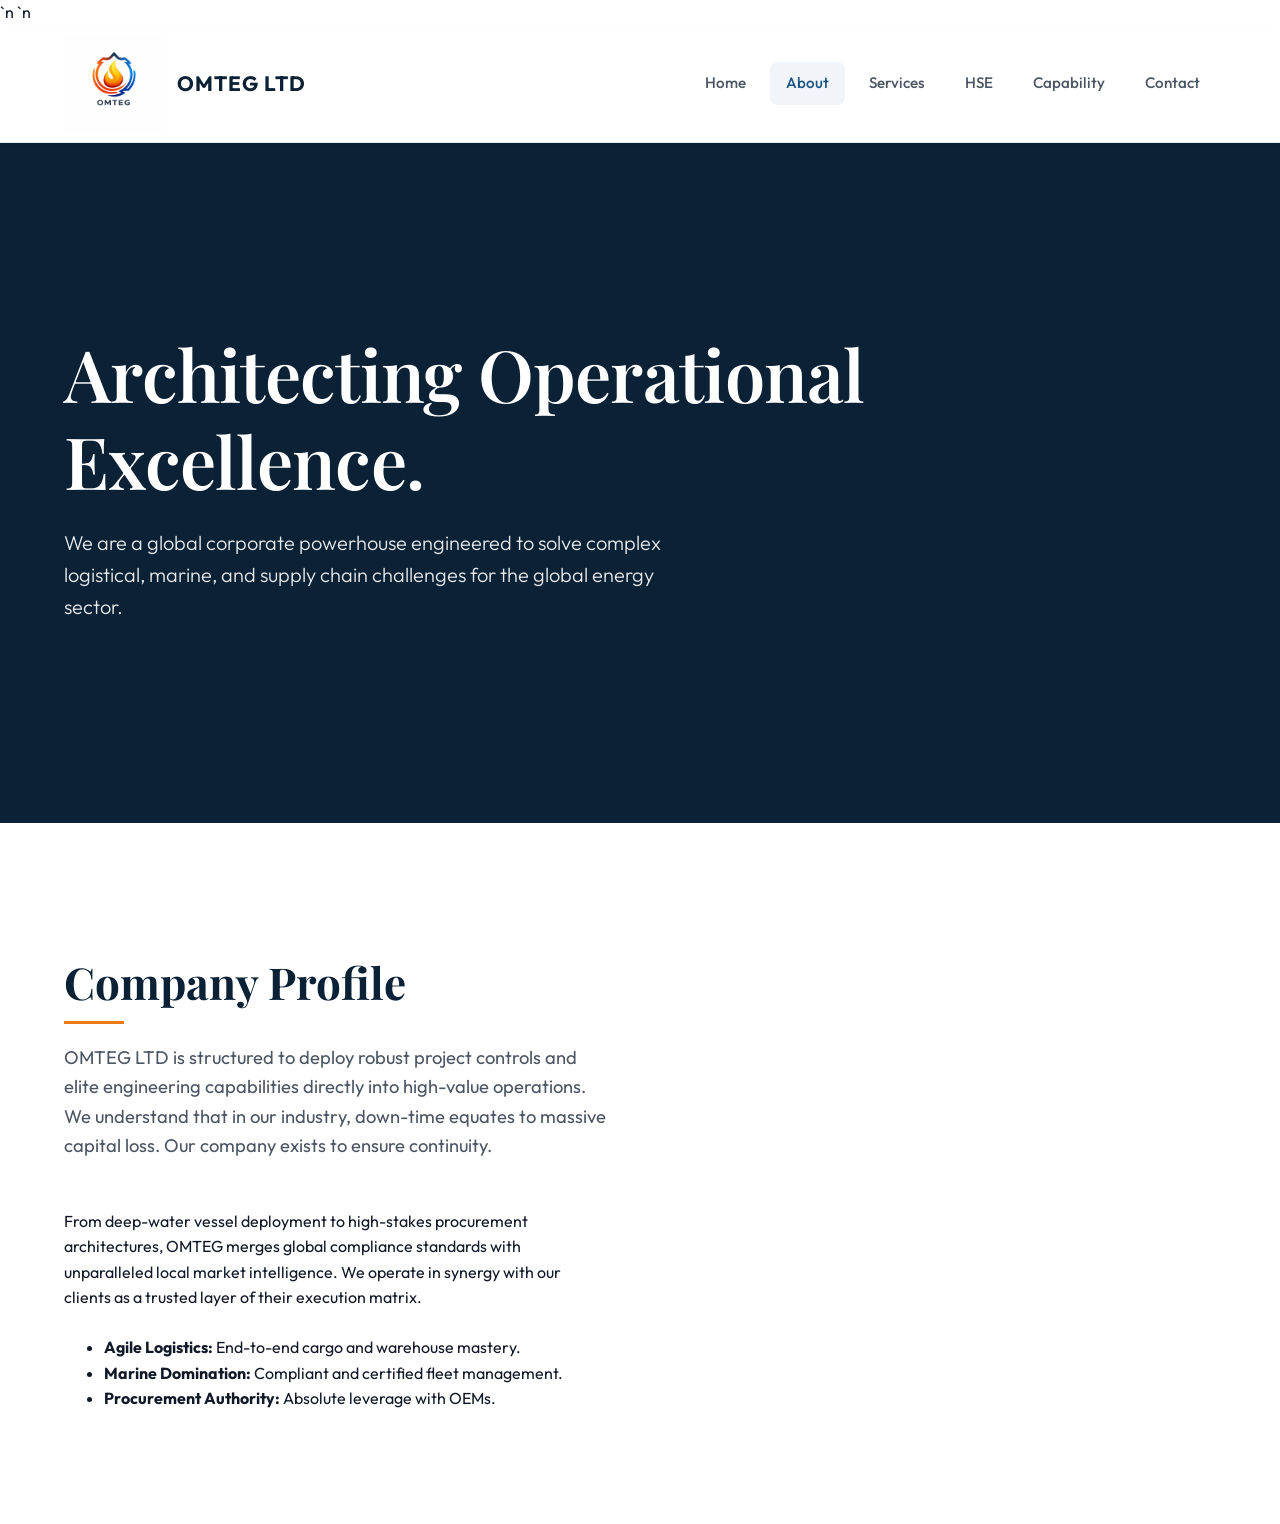
==== about/index.html @ ec0cc7e9 "fix: switch to high-performance pexels CDNs for visuals and add extensive corporate meat to copy" ====
<!doctype html>
<html lang="en">
<head>
  <meta charset="utf-8">
  <meta name="viewport" content="width=device-width, initial-scale=1">
  <title>About OMTEG LTD | Strategic Corporate Logistics & Engineering</title>
  <meta name="description" content="Discover OMTEG LTD, A premier corporate partner for high-stakes execution in marine support, procurement, logistics, and technical engineering.">
  <link rel="canonical" href="https://www.omteg.com/about/">
  <link rel="icon" type="image/png" sizes="32x32" href="/logo/Copilot_20260514_194951.png">`n  <link rel="icon" type="image/png" sizes="192x192" href="/logo/Copilot_20260514_194951.png">`n  <link rel="apple-touch-icon" sizes="180x180" href="/logo/Copilot_20260514_194951.png">
  <link rel="stylesheet" href="/assets/css/style.css">
</head>
<body>
  <header class="site-header">
    <div class="container nav-wrap">
      <a class="brand" href="/">
        <img src="/logo/Copilot_20260514_194951.png" alt="OMTEG logo">
        <span>OMTEG LTD</span>
      </a>
      <button class="nav-toggle" aria-label="Toggle menu">Menu ?</button>
      <nav class="nav-menu">
        <a href="/">Home</a>
        <a href="/about/" class="active">About</a>
        <a href="/services/">Services</a>
        <a href="/hse/">HSE</a>
        <a href="/capability-statement/">Capability</a>
        <a href="/contact/">Contact</a>
      </nav>
    </div>
  </header>

  <section class="hero" style="--hero-image: url('https://images.pexels.com/photos/3356612/pexels-photo-3356612.jpeg?auto=compress&cs=tinysrgb&w=1600');">
    <div class="container">
      <h1>Architecting Operational Excellence.</h1>
      <p>We are a global corporate powerhouse engineered to solve complex logistical, marine, and supply chain challenges for the global energy sector.</p>
    </div>
  </section>

  <section class="section">
    <div class="container split">
      <div>
        <h2>Company Profile</h2>
        <p class="lead">OMTEG LTD is structured to deploy robust project controls and elite engineering capabilities directly into high-value operations. We understand that in our industry, down-time equates to massive capital loss. Our company exists to ensure continuity.</p>
        <p>From deep-water vessel deployment to high-stakes procurement architectures, OMTEG merges global compliance standards with unparalleled local market intelligence. We operate in synergy with our clients as a trusted layer of their execution matrix.</p>
        <ul class="list" style="margin-top: 1.5rem">
          <li><strong>Agile Logistics:</strong> End-to-end cargo and warehouse mastery.</li>
          <li><strong>Marine Domination:</strong> Compliant and certified fleet management.</li>
          <li><strong>Procurement Authority:</strong> Absolute leverage with OEMs.</li>
        </ul>
      </div>
      <img src="https://images.pexels.com/photos/3356612/pexels-photo-3356612.jpeg?auto=compress&cs=tinysrgb&w=1600
---- assets/css/style.css ----
@import url("https://fonts.googleapis.com/css2?family=Outfit:wght@300;400;500;600;700&family=Playfair+Display:ital,wght@0,500;0,600;0,700;1,600&display=swap");

:root {
  --brand-deep: #0B2135;
  --brand-navy: #103453;
  --brand-blue: #1A5485;
  --brand-orange: #EC7A18;
  --brand-orange-hover: #F28E35;
  --surface: #F9FAFB;
  --surface-alt: #F1F4F8;
  --panel: #FFFFFF;
  --ink: #111827;
  --ink-soft: #4B5563;
  --ink-lighter: #9CA3AF;
  --line: #E5E7EB;
  --radius-sm: 8px;
  --radius-md: 12px;
  --radius-lg: 20px;
  --shadow-sm: 0 4px 6px -1px rgba(0, 0, 0, 0.05), 0 2px 4px -1px rgba(0, 0, 0, 0.03);
  --shadow-md: 0 10px 15px -3px rgba(0, 0, 0, 0.05), 0 4px 6px -2px rgba(0, 0, 0, 0.025);
  --shadow-hover: 0 20px 25px -5px rgba(0, 0, 0, 0.08), 0 10px 10px -5px rgba(0, 0, 0, 0.03);
}

* { box-sizing: border-box; }
html { scroll-behavior: smooth; }

body {
  margin: 0;
  font-family: "Outfit", sans-serif;
  color: var(--ink);
  background: var(--panel);
  line-height: 1.6;
  -webkit-font-smoothing: antialiased;
}

img { max-width: 100%; height: auto; display: block; }
a { color: inherit; text-decoration: none; transition: all 0.25s ease; }

.container {
  width: min(1200px, 90vw);
  margin: 0 auto;
}

h1, h2, h3, h4, h5 {
  font-family: "Playfair Display", serif;
  color: var(--brand-deep);
  line-height: 1.2;
}

.site-header {
  position: sticky;
  top: 0;
  z-index: 999;
  background: rgba(255, 255, 255, 0.95);
  backdrop-filter: blur(16px);
  border-bottom: 1px solid var(--line);
  padding: 0.5rem 0;
  box-shadow: 0 2px 10px rgba(0,0,0,0.02);
}

.nav-wrap {
  display: flex;
  align-items: center;
  justify-content: space-between;
  min-height: 70px;
}

.brand {
  display: flex;
  align-items: center;
  gap: 0.8rem;
  font-weight: 700;
  letter-spacing: 0.05em;
  font-family: "Outfit", sans-serif;
  text-transform: uppercase;
  font-size: 1.3rem;
  color: var(--brand-deep);
}

.brand img {
  width: 100px;
  height: 100px;
  object-fit: contain;
}

.nav-toggle {
  display: none;
  font-family: "Outfit", sans-serif;
  font-weight: 600;
  background: var(--surface-alt);
  border: none;
  padding: 0.6rem 1rem;
  border-radius: var(--radius-sm);
  color: var(--brand-deep);
}

.nav-menu { display: flex; gap: 0.5rem; align-items: center; }

.nav-menu a {
  padding: 0.6rem 1rem;
  border-radius: var(--radius-sm);
  font-size: 0.95rem;
  font-weight: 500;
  color: var(--ink-soft);
}

.nav-menu a:hover,
.nav-menu a.active {
  color: var(--brand-blue);
  background: var(--surface-alt);
}

.hero {
  position: relative;
  padding: 8rem 0 10rem;
  background-color: var(--brand-deep);
  color: white;
  overflow: hidden;
}

.hero::before {
  content: "";
  position: absolute;
  top: 0; left: 0; right: 0; bottom: 0;
  background-image: var(--hero-image, url("https://images.pexels.com/photos/3356612/pexels-photo-3356612.jpeg?auto=compress&cs=tinysrgb&w=1600"));
  background-size: cover;
  background-position: center 30%;
  opacity: 0.35;
  mix-blend-mode: multiply;
}

.hero::after {
  content: "";
  position: absolute;
  inset: 0;
  background: linear-gradient(to right, rgba(11,33,53,0.95) 0%, rgba(11,33,53,0.7) 60%, rgba(11,33,53,0) 100%);
}

.hero .container { position: relative; z-index: 2; }

.hero h1 {
  font-size: clamp(2.5rem, 6vw, 4.5rem);
  font-weight: 600;
  color: white;
  max-width: 850px;
  margin-bottom: 1.5rem;
  letter-spacing: -0.01em;
}

.hero p {
  font-size: clamp(1.1rem, 2vw, 1.25rem);
  max-width: 650px;
  opacity: 0.9;
  font-weight: 300;
  margin-bottom: 2.5rem;
}

.actions { display: flex; gap: 1rem; flex-wrap: wrap; }

.btn {
  display: inline-flex;
  align-items: center;
  justify-content: center;
  padding: 0.8rem 1.8rem;
  border-radius: var(--radius-sm);
  font-weight: 600;
  font-size: 1rem;
  transition: all 0.3s cubic-bezier(0.4, 0, 0.2, 1);
  font-family: inherit;
  cursor: pointer;
  border: 1px solid transparent;
}

.btn-primary {
  background: var(--brand-orange);
  color: white;
}

.btn-primary:hover {
  background: var(--brand-orange-hover);
  transform: translateY(-2px);
  box-shadow: 0 4px 12px rgba(236, 122, 24, 0.3);
}

.btn-secondary {
  background: rgba(255,255,255,0.1);
  color: white;
  border-color: rgba(255,255,255,0.3);
  backdrop-filter: blur(5px);
}

.btn-secondary:hover {
  background: rgba(255,255,255,0.2);
  transform: translateY(-2px);
}

.section { padding: 6rem 0; }
.section.alt { background: var(--surface); }

.section h2 {
  font-size: clamp(2rem, 4vw, 2.75rem);
  margin-bottom: 1rem;
  position: relative;
  padding-bottom: 1rem;
}

.section h2::after {
  content: "";
  position: absolute;
  left: 0; bottom: 0;
  width: 60px; height: 3px;
  background: var(--brand-orange);
}

.section.centered h2::after {
  left: 50%; transform: translateX(-50%);
}
.section.centered { text-align: center; }
.section.centered .lead { margin-left: auto; margin-right: auto; }

.lead {
  font-size: 1.15rem;
  color: var(--ink-soft);
  max-width: 700px;
  margin-bottom: 3rem;
}

.grid { display: grid; gap: 2rem; }
.grid-2 { grid-template-columns: repeat(2, 1fr); }
.grid-3 { grid-template-columns: repeat(3, 1fr); }

.card {
  background: var(--panel);
  border: 1px solid var(--line);
  padding: 2.5rem 2rem;
  border-radius: var(--radius-md);
  box-shadow: var(--shadow-sm);
  transition: all 0.3s cubic-bezier(0.4, 0, 0.2, 1);
  display: flex;
  flex-direction: column;
}

.card:hover {
  transform: translateY(-5px);
  box-shadow: var(--shadow-hover);
  border-color: rgba(26, 84, 133, 0.2);
}

.icon-badge {
  width: 56px; height: 56px;
  background: var(--surface-alt);
  border-radius: var(--radius-sm);
  display: flex; align-items: center; justify-content: center;
  margin-bottom: 1.5rem;
  color: var(--brand-blue);
  font-weight: 700;
  font-size: 1.2rem;
  transition: background 0.3s ease;
}

.card:hover .icon-badge {
  background: var(--brand-blue);
  color: white;
}

.card h3 {
  font-size: 1.4rem;
  margin-bottom: 0.75rem;
}

.card p {
  color: var(--ink-soft);
  margin: 0;
  font-size: 0.95rem;
}

.split {
  display: grid;
  grid-template-columns: 1fr 1fr;
  gap: 4rem;
  align-items: center;
}

.split img {
  border-radius: var(--radius-lg);
  box-shadow: var(--shadow-md);
  width: 100%;
  aspect-ratio: 4/3;
  object-fit: cover;
}

.cert-list {
  display: flex; flex-wrap: wrap; gap: 0.8rem; margin-top: 2rem;
}

.chip {
  background: var(--surface);
  border: 1px solid var(--line);
  padding: 0.5rem 1rem;
  border-radius: 999px;
  font-size: 0.85rem;
  font-weight: 500;
  color: var(--brand-deep);
  display: inline-flex;
  align-items: center;
  gap: 0.5rem;
}

.chip::before {
  content: "";
  display: block;
  width: 6px; height: 6px;
  background: var(--brand-orange);
  border-radius: 50%;
}

.banner {
  background: linear-gradient(135deg, var(--brand-deep) 0%, var(--brand-blue) 100%);
  color: white;
  padding: 4rem;
  border-radius: var(--radius-lg);
  text-align: center;
  position: relative;
  overflow: hidden;
}

.banner::before {
  content: "";
  position: absolute;
  top: 0; left: 0; right: 0; bottom: 0;
  background: radial-gradient(circle at top right, rgba(236,122,24,0.2) 0%, transparent 60%);
}

.banner h2 {
  color: white;
  margin-bottom: 1rem;
}
.banner h2::after { display: none; }
.banner p { max-width: 600px; margin: 0 auto 2rem; opacity: 0.9; font-size: 1.1rem; }

.site-footer {
  background: var(--brand-deep);
  color: rgba(255,255,255,0.7);
  padding: 5rem 0 2rem;
}

.footer-grid {
  display: grid;
  grid-template-columns: 2fr 1fr 1fr;
  gap: 3rem;
  margin-bottom: 4rem;
}

.footer-grid h4 {
  color: white;
  font-size: 1.2rem;
  margin-bottom: 1.5rem;
  font-family: "Outfit", sans-serif;
}

.footer-links { list-style: none; padding: 0; margin: 0; }
.footer-links li { margin-bottom: 0.75rem; }
.footer-links a:hover { color: white; padding-left: 5px; }

.reveal {
  opacity: 0; transform: translateY(30px);
  transition: all 0.8s cubic-bezier(0.16, 1, 0.3, 1);
}
.reveal.is-visible { opacity: 1; transform: translateY(0); }

@media (max-width: 900px) {
  .grid-3 { grid-template-columns: repeat(2, 1fr); }
  .split { grid-template-columns: 1fr; gap: 2rem; }
  .footer-grid { grid-template-columns: 1fr; gap: 2rem;}
  .nav-menu { display: none; }
  .nav-toggle { display: block; }
  .hero { padding: 6rem 0; }
  .banner { padding: 3rem 1.5rem; }
}
@media (max-width: 600px) {
  .grid-2, .grid-3 { grid-template-columns: 1fr; }
}
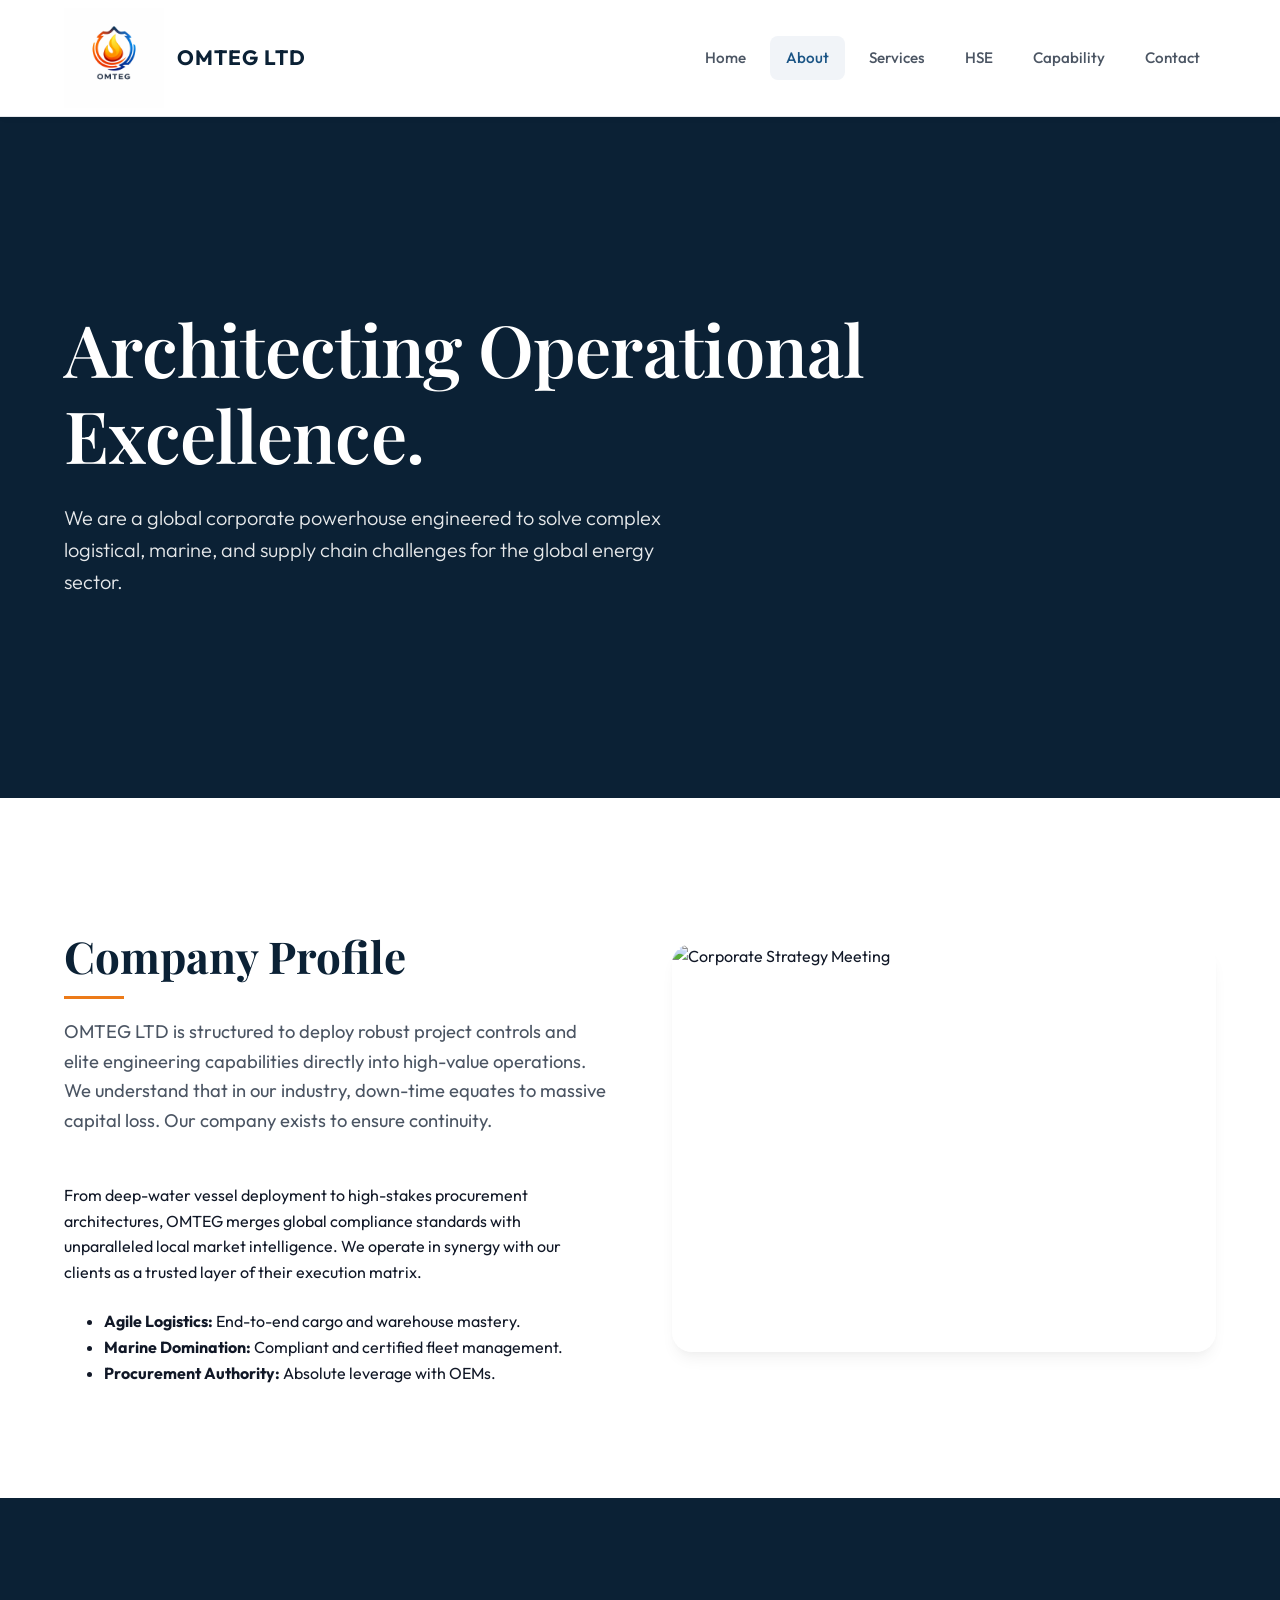
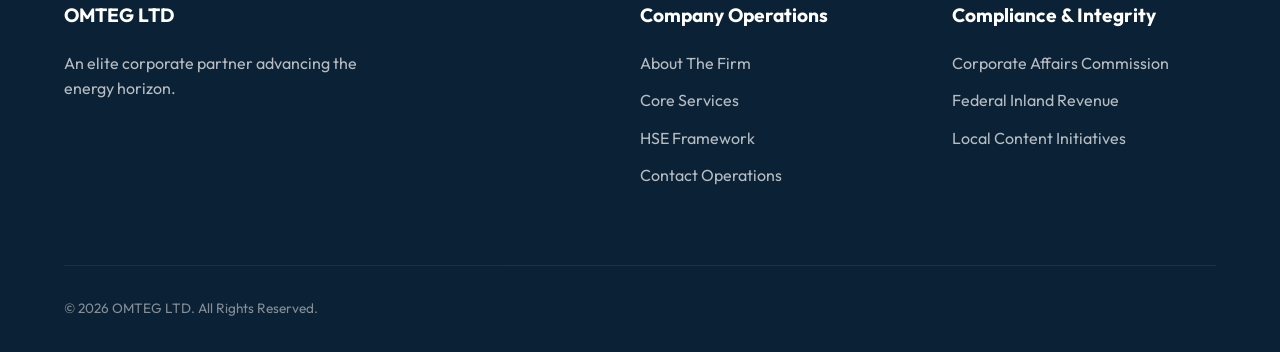
==== commit c3133db8: "content: perform full restoration of services pages and assign unique, context-accurate Pexels image" ====
--- a/about/index.html
+++ b/about/index.html
@@ -6,14 +6,16 @@
   <title>About OMTEG LTD | Strategic Corporate Logistics & Engineering</title>
   <meta name="description" content="Discover OMTEG LTD, A premier corporate partner for high-stakes execution in marine support, procurement, logistics, and technical engineering.">
   <link rel="canonical" href="https://www.omteg.com/about/">
-  <link rel="icon" type="image/png" sizes="32x32" href="/logo/Copilot_20260514_194951.png">`n  <link rel="icon" type="image/png" sizes="192x192" href="/logo/Copilot_20260514_194951.png">`n  <link rel="apple-touch-icon" sizes="180x180" href="/logo/Copilot_20260514_194951.png">
+  <link rel="icon" type="image/png" sizes="32x32" href="/logo/favicon.png">
+  <link rel="icon" type="image/png" sizes="192x192" href="/logo/favicon.png">
+  <link rel="apple-touch-icon" sizes="180x180" href="/logo/favicon.png">
   <link rel="stylesheet" href="/assets/css/style.css">
 </head>
 <body>
   <header class="site-header">
     <div class="container nav-wrap">
       <a class="brand" href="/">
-        <img src="/logo/Copilot_20260514_194951.png" alt="OMTEG logo">
+        <img src="/logo/favicon.png" alt="OMTEG logo">
         <span>OMTEG LTD</span>
       </a>
       <button class="nav-toggle" aria-label="Toggle menu">Menu ?</button>
@@ -28,7 +30,7 @@
     </div>
   </header>
 
-  <section class="hero" style="--hero-image: url('https://images.pexels.com/photos/3356612/pexels-photo-3356612.jpeg?auto=compress&cs=tinysrgb&w=1600');">
+  <section class="hero" style="--hero-image: url('https://images.pexels.com/photos/2519812/pexels-photo-2519812.jpeg?auto=compress&cs=tinysrgb&w=1600');">
     <div class="container">
       <h1>Architecting Operational Excellence.</h1>
       <p>We are a global corporate powerhouse engineered to solve complex logistical, marine, and supply chain challenges for the global energy sector.</p>
@@ -47,4 +49,39 @@
           <li><strong>Procurement Authority:</strong> Absolute leverage with OEMs.</li>
         </ul>
       </div>
-      <img src="https://images.pexels.com/photos/3356612/pexels-photo-3356612.jpeg?auto=compress&cs=tinysrgb&w=1600+      <img src="https://images.pexels.com/photos/3182812/pexels-photo-3182812.jpeg?auto=compress&cs=tinysrgb&w=800" alt="Corporate Strategy Meeting">
+    </div>
+  </section>
+
+  <footer class="site-footer">
+    <div class="container footer-grid">
+      <div>
+        <h4>OMTEG LTD</h4>
+        <p style="max-width: 300px">An elite corporate partner advancing the energy horizon.</p>
+      </div>
+      <div>
+        <h4>Company Operations</h4>
+        <ul class="footer-links">
+          <li><a href="/about/">About The Firm</a></li>
+          <li><a href="/services/">Core Services</a></li>
+          <li><a href="/hse/">HSE Framework</a></li>
+          <li><a href="/contact/">Contact Operations</a></li>
+        </ul>
+      </div>
+      <div>
+        <h4>Compliance & Integrity</h4>
+        <ul class="footer-links">
+          <li>Corporate Affairs Commission</li>
+          <li>Federal Inland Revenue</li>
+          <li>Local Content Initiatives</li>
+        </ul>
+      </div>
+    </div>
+    <div class="container" style="border-top: 1px solid rgba(255,255,255,0.1); margin-top: 2rem; padding-top: 2rem; font-size: 0.85rem; opacity: 0.7;">
+      &copy; 2026 OMTEG LTD. All Rights Reserved.
+    </div>
+  </footer>
+
+  <script src="/assets/js/main.js"></script>
+</body>
+</html>
--- a/assets/css/style.css
+++ b/assets/css/style.css
@@ -78,8 +78,9 @@
 }
 
 .brand img {
-  width: 100px;
+  width: auto;
   height: 100px;
+  max-width: 300px;
   object-fit: contain;
 }
 
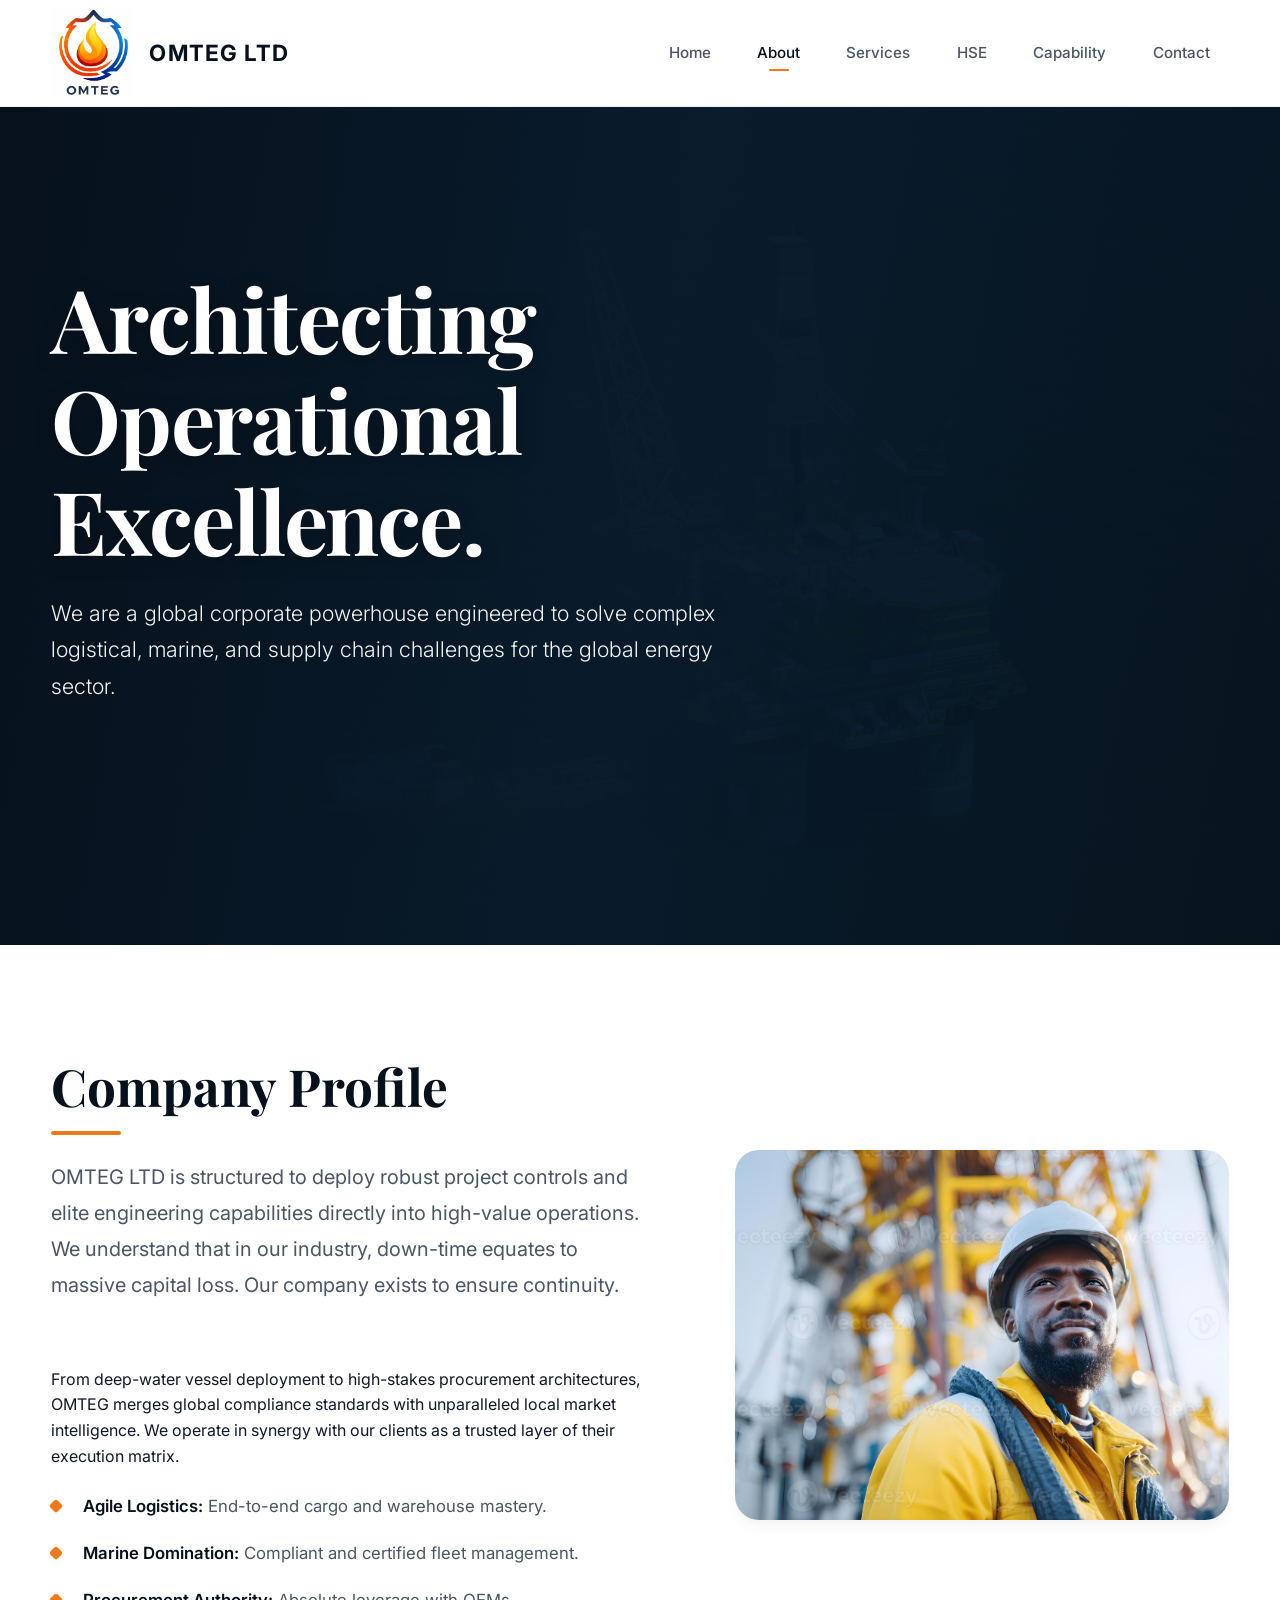
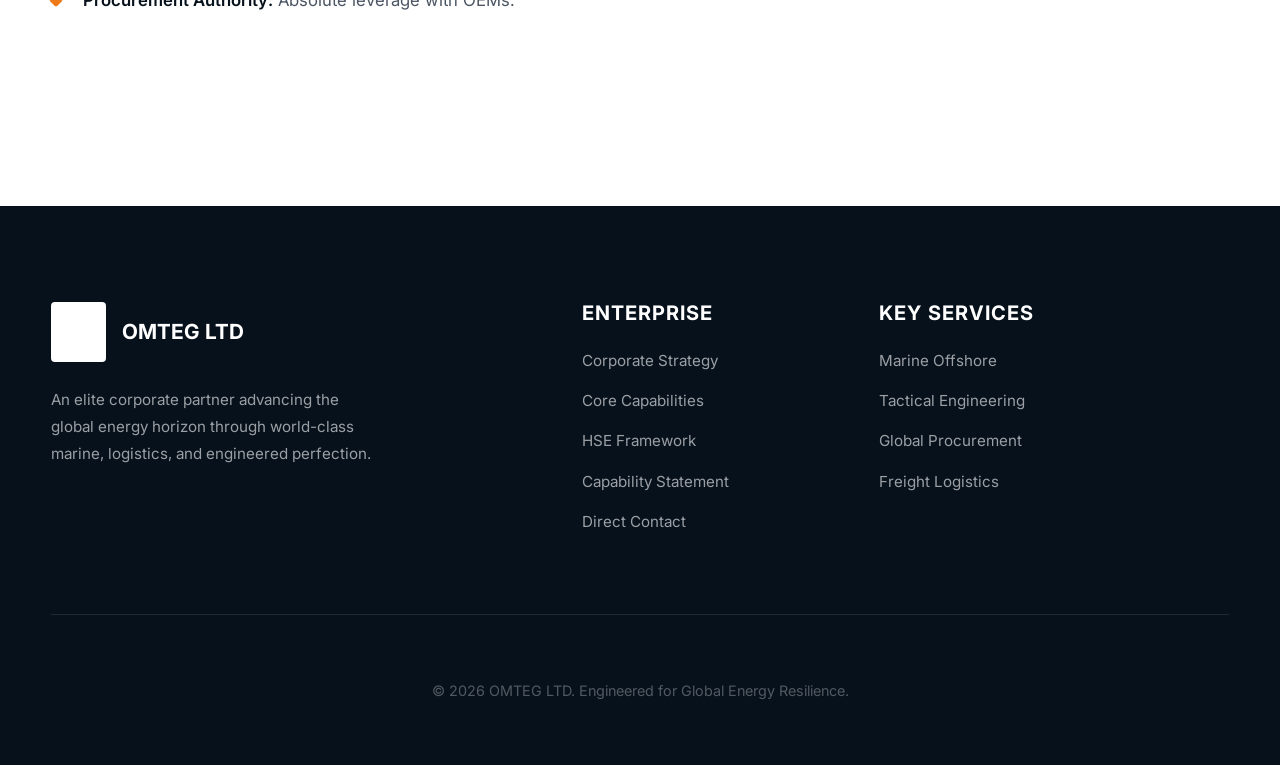
==== commit db01d7c9: "Update logo to omteg_logo.png and refine offshore imagery" ====
--- a/about/index.html
+++ b/about/index.html
@@ -6,16 +6,16 @@
   <title>About OMTEG LTD | Strategic Corporate Logistics & Engineering</title>
   <meta name="description" content="Discover OMTEG LTD, A premier corporate partner for high-stakes execution in marine support, procurement, logistics, and technical engineering.">
   <link rel="canonical" href="https://www.omteg.com/about/">
-  <link rel="icon" type="image/png" sizes="32x32" href="/logo/favicon.png">
-  <link rel="icon" type="image/png" sizes="192x192" href="/logo/favicon.png">
-  <link rel="apple-touch-icon" sizes="180x180" href="/logo/favicon.png">
+  <link rel="icon" type="image/png" sizes="32x32" href="/logo/omteg_logo.png">
+  <link rel="icon" type="image/png" sizes="192x192" href="/logo/omteg_logo.png">
+  <link rel="apple-touch-icon" sizes="180x180" href="/logo/omteg_logo.png">
   <link rel="stylesheet" href="/assets/css/style.css">
 </head>
 <body>
   <header class="site-header">
     <div class="container nav-wrap">
       <a class="brand" href="/">
-        <img src="/logo/favicon.png" alt="OMTEG logo">
+        <img src="/logo/omteg_logo.png" alt="OMTEG logo">
         <span>OMTEG LTD</span>
       </a>
       <button class="nav-toggle" aria-label="Toggle menu">Menu ?</button>
@@ -30,7 +30,7 @@
     </div>
   </header>
 
-  <section class="hero" style="--hero-image: url('https://images.pexels.com/photos/2519812/pexels-photo-2519812.jpeg?auto=compress&cs=tinysrgb&w=1600');">
+  <section class="hero" style="--hero-image: url('/assets/img/offshore-ops.jpg');">
     <div class="container">
       <h1>Architecting Operational Excellence.</h1>
       <p>We are a global corporate powerhouse engineered to solve complex logistical, marine, and supply chain challenges for the global energy sector.</p>
@@ -49,39 +49,49 @@
           <li><strong>Procurement Authority:</strong> Absolute leverage with OEMs.</li>
         </ul>
       </div>
-      <img src="https://images.pexels.com/photos/3182812/pexels-photo-3182812.jpeg?auto=compress&cs=tinysrgb&w=800" alt="Corporate Strategy Meeting">
+      <img src="/assets/img/drilling-safety.jpg" alt="Corporate Strategy Meeting">
     </div>
   </section>
 
-  <footer class="site-footer">
-    <div class="container footer-grid">
+    <footer class="site-footer">
+    <div class="container footer-grid reveal">
       <div>
-        <h4>OMTEG LTD</h4>
-        <p style="max-width: 300px">An elite corporate partner advancing the energy horizon.</p>
+        <a class="footer-brand" href="/">
+          <img src="/logo/omteg_logo.png" alt="OMTEG logo">
+          OMTEG LTD
+        </a>
+        <p style="max-width: 320px; line-height: 1.8;">An elite corporate partner advancing the global energy horizon through world-class marine, logistics, and engineered perfection.</p>
       </div>
       <div>
-        <h4>Company Operations</h4>
+        <h4>Enterprise</h4>
         <ul class="footer-links">
-          <li><a href="/about/">About The Firm</a></li>
-          <li><a href="/services/">Core Services</a></li>
+          <li><a href="/about/">Corporate Strategy</a></li>
+          <li><a href="/services/">Core Capabilities</a></li>
           <li><a href="/hse/">HSE Framework</a></li>
-          <li><a href="/contact/">Contact Operations</a></li>
+          <li><a href="/capability-statement/">Capability Statement</a></li>
+          <li><a href="/contact/">Direct Contact</a></li>
         </ul>
       </div>
       <div>
-        <h4>Compliance & Integrity</h4>
+        <h4>Key Services</h4>
         <ul class="footer-links">
-          <li>Corporate Affairs Commission</li>
-          <li>Federal Inland Revenue</li>
-          <li>Local Content Initiatives</li>
+          <li><a href="/services/marine-logistics.html">Marine Offshore</a></li>
+          <li><a href="/services/engineering.html">Tactical Engineering</a></li>
+          <li><a href="/services/procurement.html">Global Procurement</a></li>
+          <li><a href="/services/logistics.html">Freight Logistics</a></li>
         </ul>
       </div>
     </div>
-    <div class="container" style="border-top: 1px solid rgba(255,255,255,0.1); margin-top: 2rem; padding-top: 2rem; font-size: 0.85rem; opacity: 0.7;">
-      &copy; 2026 OMTEG LTD. All Rights Reserved.
+    <div class="container footer-bottom">
+      <p style="opacity: 0.5;">&copy; 2026 OMTEG LTD. Engineered for Global Energy Resilience.</p>
     </div>
   </footer>
 
   <script src="/assets/js/main.js"></script>
 </body>
-</html>+</html>
+
+
+
+
+
--- a/assets/css/style.css
+++ b/assets/css/style.css
@@ -1,8 +1,8 @@
-@import url("https://fonts.googleapis.com/css2?family=Outfit:wght@300;400;500;600;700&family=Playfair+Display:ital,wght@0,500;0,600;0,700;1,600&display=swap");
+@import url('https://fonts.googleapis.com/css2?family=Inter:wght@300;400;500;600;700&family=Playfair+Display:ital,wght@0,500;0,600;0,700;1,600&display=swap');
 
 :root {
-  --brand-deep: #0B2135;
-  --brand-navy: #103453;
+  --brand-deep: #06111C;
+  --brand-navy: #0B2135;
   --brand-blue: #1A5485;
   --brand-orange: #EC7A18;
   --brand-orange-hover: #F28E35;
@@ -14,11 +14,12 @@
   --ink-lighter: #9CA3AF;
   --line: #E5E7EB;
   --radius-sm: 8px;
-  --radius-md: 12px;
-  --radius-lg: 20px;
+  --radius-md: 16px;
+  --radius-lg: 24px;
   --shadow-sm: 0 4px 6px -1px rgba(0, 0, 0, 0.05), 0 2px 4px -1px rgba(0, 0, 0, 0.03);
-  --shadow-md: 0 10px 15px -3px rgba(0, 0, 0, 0.05), 0 4px 6px -2px rgba(0, 0, 0, 0.025);
-  --shadow-hover: 0 20px 25px -5px rgba(0, 0, 0, 0.08), 0 10px 10px -5px rgba(0, 0, 0, 0.03);
+  --shadow-md: 0 10px 15px -3px rgba(0, 0, 0, 0.04), 0 4px 6px -2px rgba(0, 0, 0, 0.02);
+  --shadow-hover: 0 20px 25px -5px rgba(0, 0, 0, 0.08), 0 10px 10px -5px rgba(0, 0, 0, 0.04);
+  --glow: 0 0 40px rgba(236, 122, 24, 0.15);
 }
 
 * { box-sizing: border-box; }
@@ -26,36 +27,39 @@
 
 body {
   margin: 0;
-  font-family: "Outfit", sans-serif;
+  font-family: 'Inter', sans-serif;
   color: var(--ink);
   background: var(--panel);
   line-height: 1.6;
   -webkit-font-smoothing: antialiased;
-}
-
-img { max-width: 100%; height: auto; display: block; }
-a { color: inherit; text-decoration: none; transition: all 0.25s ease; }
+  -moz-osx-font-smoothing: grayscale;
+}
+
+img { max-width: 100%; height: auto; display: block; border-radius: 4px; }
+a { color: inherit; text-decoration: none; transition: all 0.25s cubic-bezier(0.4, 0, 0.2, 1); }
 
 .container {
-  width: min(1200px, 90vw);
+  width: min(1200px, 92vw);
   margin: 0 auto;
 }
 
 h1, h2, h3, h4, h5 {
-  font-family: "Playfair Display", serif;
+  font-family: 'Playfair Display', serif;
   color: var(--brand-deep);
-  line-height: 1.2;
+  line-height: 1.15;
+  margin-top: 0;
 }
 
 .site-header {
   position: sticky;
   top: 0;
   z-index: 999;
-  background: rgba(255, 255, 255, 0.95);
-  backdrop-filter: blur(16px);
-  border-bottom: 1px solid var(--line);
+  background: rgba(255, 255, 255, 0.85);
+  backdrop-filter: blur(20px) saturate(180%);
+  -webkit-backdrop-filter: blur(20px) saturate(180%);
+  border-bottom: 1px solid rgba(229, 231, 235, 0.5);
   padding: 0.5rem 0;
-  box-shadow: 0 2px 10px rgba(0,0,0,0.02);
+  transition: all 0.3s ease;
 }
 
 .nav-wrap {
@@ -68,92 +72,124 @@
 .brand {
   display: flex;
   align-items: center;
-  gap: 0.8rem;
+  gap: 1rem;
   font-weight: 700;
   letter-spacing: 0.05em;
-  font-family: "Outfit", sans-serif;
+  font-family: 'Inter', sans-serif;
   text-transform: uppercase;
-  font-size: 1.3rem;
+  font-size: 1.4rem;
   color: var(--brand-deep);
 }
 
 .brand img {
   width: auto;
-  height: 100px;
-  max-width: 300px;
+  height: 90px;
+  max-width: 250px;
   object-fit: contain;
+  transition: transform 0.3s ease;
+}
+
+.brand:hover img {
+  transform: scale(1.02);
 }
 
 .nav-toggle {
   display: none;
-  font-family: "Outfit", sans-serif;
+  font-family: 'Inter', sans-serif;
   font-weight: 600;
   background: var(--surface-alt);
   border: none;
-  padding: 0.6rem 1rem;
+  padding: 0.6rem 1.2rem;
   border-radius: var(--radius-sm);
   color: var(--brand-deep);
-}
+  cursor: pointer;
+  transition: background 0.2s ease;
+}
+.nav-toggle:hover { background: var(--line); }
 
 .nav-menu { display: flex; gap: 0.5rem; align-items: center; }
 
 .nav-menu a {
-  padding: 0.6rem 1rem;
+  padding: 0.6rem 1.2rem;
   border-radius: var(--radius-sm);
   font-size: 0.95rem;
   font-weight: 500;
   color: var(--ink-soft);
+  position: relative;
+}
+
+.nav-menu a::after {
+  content: '';
+  position: absolute;
+  bottom: 4px; left: 50%;
+  transform: translateX(-50%);
+  width: 0; height: 2px;
+  background: var(--brand-orange);
+  transition: width 0.3s ease;
+  border-radius: 2px;
+}
+
+.nav-menu a:hover::after,
+.nav-menu a.active::after {
+  width: 20px;
 }
 
 .nav-menu a:hover,
 .nav-menu a.active {
-  color: var(--brand-blue);
-  background: var(--surface-alt);
-}
-
+  color: var(--brand-deep);
+}
+
+/* Beautiful Hero */
 .hero {
   position: relative;
-  padding: 8rem 0 10rem;
+  padding: 10rem 0 12rem;
   background-color: var(--brand-deep);
   color: white;
   overflow: hidden;
 }
 
 .hero::before {
-  content: "";
+  content: '';
   position: absolute;
   top: 0; left: 0; right: 0; bottom: 0;
-  background-image: var(--hero-image, url("https://images.pexels.com/photos/3356612/pexels-photo-3356612.jpeg?auto=compress&cs=tinysrgb&w=1600"));
+  background-image: var(--hero-image);
   background-size: cover;
   background-position: center 30%;
-  opacity: 0.35;
-  mix-blend-mode: multiply;
+  opacity: 0.45;
+  mix-blend-mode: overlay;
+  transition: background-position 10s ease-out;
+}
+
+.hero:hover::before {
+  background-position: center 35%;
 }
 
 .hero::after {
-  content: "";
+  content: '';
   position: absolute;
   inset: 0;
-  background: linear-gradient(to right, rgba(11,33,53,0.95) 0%, rgba(11,33,53,0.7) 60%, rgba(11,33,53,0) 100%);
-}
-
-.hero .container { position: relative; z-index: 2; }
+  background: linear-gradient(100deg, rgba(6,17,28,0.95) 0%, rgba(11,33,53,0.7) 50%, rgba(26,84,133,0.1) 100%);
+}
+
+.hero .container { position: relative; z-index: 2; animation: fadeInUp 1s cubic-bezier(0.16, 1, 0.3, 1) forwards; }
 
 .hero h1 {
-  font-size: clamp(2.5rem, 6vw, 4.5rem);
-  font-weight: 600;
-  color: white;
-  max-width: 850px;
+  font-size: clamp(2.8rem, 7vw, 5.5rem);
+  font-weight: 700;
+  color: white;
+  max-width: 900px;
   margin-bottom: 1.5rem;
-  letter-spacing: -0.01em;
+  letter-spacing: -0.02em;
+  text-shadow: 0 4px 20px rgba(0,0,0,0.3);
 }
 
 .hero p {
-  font-size: clamp(1.1rem, 2vw, 1.25rem);
-  max-width: 650px;
-  opacity: 0.9;
+  font-size: clamp(1.15rem, 2.5vw, 1.35rem);
+  max-width: 700px;
+  opacity: 0.95;
   font-weight: 300;
-  margin-bottom: 2.5rem;
+  margin-bottom: 3rem;
+  line-height: 1.7;
 }
 
 .actions { display: flex; gap: 1rem; flex-wrap: wrap; }
@@ -162,7 +198,7 @@
   display: inline-flex;
   align-items: center;
   justify-content: center;
-  padding: 0.8rem 1.8rem;
+  padding: 0.9rem 2rem;
   border-radius: var(--radius-sm);
   font-weight: 600;
   font-size: 1rem;
@@ -170,47 +206,54 @@
   font-family: inherit;
   cursor: pointer;
   border: 1px solid transparent;
+  line-height: 1;
 }
 
 .btn-primary {
   background: var(--brand-orange);
   color: white;
-}
+  box-shadow: 0 4px 14px rgba(236, 122, 24, 0.25);
+}
+
+.btn-primary:active { transform: scale(0.98); }
 
 .btn-primary:hover {
   background: var(--brand-orange-hover);
-  transform: translateY(-2px);
-  box-shadow: 0 4px 12px rgba(236, 122, 24, 0.3);
+  transform: translateY(-3px);
+  box-shadow: 0 8px 20px rgba(236, 122, 24, 0.35);
 }
 
 .btn-secondary {
-  background: rgba(255,255,255,0.1);
-  color: white;
-  border-color: rgba(255,255,255,0.3);
-  backdrop-filter: blur(5px);
+  background: rgba(255,255,255,0.05);
+  color: white;
+  border-color: rgba(255,255,255,0.2);
+  backdrop-filter: blur(10px);
+  -webkit-backdrop-filter: blur(10px);
 }
 
 .btn-secondary:hover {
-  background: rgba(255,255,255,0.2);
-  transform: translateY(-2px);
-}
-
-.section { padding: 6rem 0; }
-.section.alt { background: var(--surface); }
+  background: rgba(255,255,255,0.15);
+  transform: translateY(-3px);
+  border-color: white;
+}
+
+.section { padding: 7rem 0; }
+.section.alt { background: var(--surface); border-top: 1px solid var(--line); border-bottom: 1px solid var(--line); }
 
 .section h2 {
-  font-size: clamp(2rem, 4vw, 2.75rem);
-  margin-bottom: 1rem;
+  font-size: clamp(2.2rem, 5vw, 3.2rem);
+  margin-bottom: 1.5rem;
   position: relative;
-  padding-bottom: 1rem;
+  padding-bottom: 1.2rem;
 }
 
 .section h2::after {
-  content: "";
+  content: '';
   position: absolute;
   left: 0; bottom: 0;
-  width: 60px; height: 3px;
+  width: 70px; height: 4px;
   background: var(--brand-orange);
+  border-radius: 2px;
 }
 
 .section.centered h2::after {
@@ -220,66 +263,93 @@
 .section.centered .lead { margin-left: auto; margin-right: auto; }
 
 .lead {
-  font-size: 1.15rem;
+  font-size: 1.25rem;
   color: var(--ink-soft);
-  max-width: 700px;
-  margin-bottom: 3rem;
-}
-
-.grid { display: grid; gap: 2rem; }
-.grid-2 { grid-template-columns: repeat(2, 1fr); }
+  max-width: 750px;
+  margin-bottom: 4rem;
+  line-height: 1.8;
+}
+
+.grid { display: grid; gap: 2.5rem; }
+.grid-2 { grid-template-columns: repeat(2, 1fr); align-items: start; }
 .grid-3 { grid-template-columns: repeat(3, 1fr); }
 
 .card {
   background: var(--panel);
   border: 1px solid var(--line);
-  padding: 2.5rem 2rem;
+  padding: 3rem 2.5rem;
   border-radius: var(--radius-md);
   box-shadow: var(--shadow-sm);
-  transition: all 0.3s cubic-bezier(0.4, 0, 0.2, 1);
+  transition: all 0.4s cubic-bezier(0.16, 1, 0.3, 1);
   display: flex;
   flex-direction: column;
+  position: relative;
+  overflow: hidden;
+  z-index: 1;
+}
+
+/* Card Gradient Hover */
+.card::after {
+  content: '';
+  position: absolute; inset: 0;
+  background: linear-gradient(145deg, rgba(236,122,24,0.03) 0%, rgba(26,84,133,0.02) 100%);
+  opacity: 0;
+  transition: opacity 0.4s ease;
+  z-index: -1;
 }
 
 .card:hover {
-  transform: translateY(-5px);
-  box-shadow: var(--shadow-hover);
-  border-color: rgba(26, 84, 133, 0.2);
-}
+  transform: translateY(-8px);
+  box-shadow: var(--shadow-hover), var(--glow);
+  border-color: rgba(236, 122, 24, 0.3);
+}
+
+.card:hover::after { opacity: 1; }
 
 .icon-badge {
-  width: 56px; height: 56px;
+  width: 64px; height: 64px;
   background: var(--surface-alt);
-  border-radius: var(--radius-sm);
+  border-radius: var(--radius-md);
   display: flex; align-items: center; justify-content: center;
-  margin-bottom: 1.5rem;
+  margin-bottom: 2rem;
   color: var(--brand-blue);
   font-weight: 700;
-  font-size: 1.2rem;
-  transition: background 0.3s ease;
+  font-size: 1.4rem;
+  transition: all 0.4s ease;
+  border: 1px solid rgba(0,0,0,0.02);
 }
 
 .card:hover .icon-badge {
   background: var(--brand-blue);
   color: white;
+  transform: scale(1.1) rotate(5deg);
+  box-shadow: 0 10px 20px rgba(26, 84, 133, 0.2);
 }
 
 .card h3 {
-  font-size: 1.4rem;
-  margin-bottom: 0.75rem;
+  font-family: 'Inter', sans-serif;
+  font-size: 1.35rem;
+  font-weight: 700;
+  margin-bottom: 1rem;
+  color: var(--brand-deep);
 }
 
 .card p {
   color: var(--ink-soft);
   margin: 0;
-  font-size: 0.95rem;
+  font-size: 1rem;
+  line-height: 1.6;
 }
 
 .split {
   display: grid;
-  grid-template-columns: 1fr 1fr;
-  gap: 4rem;
+  grid-template-columns: 1.1fr 0.9fr;
+  gap: 5rem;
   align-items: center;
+}
+
+.split.flip {
+  grid-template-columns: 0.9fr 1.1fr;
 }
 
 .split img {
@@ -288,29 +358,42 @@
   width: 100%;
   aspect-ratio: 4/3;
   object-fit: cover;
+  transition: transform 0.5s ease;
+}
+
+.split:hover img {
+  transform: scale(1.02);
 }
 
 .cert-list {
-  display: flex; flex-wrap: wrap; gap: 0.8rem; margin-top: 2rem;
+  display: flex; flex-wrap: wrap; gap: 1rem; margin-top: 2.5rem;
 }
 
 .chip {
   background: var(--surface);
   border: 1px solid var(--line);
-  padding: 0.5rem 1rem;
+  padding: 0.6rem 1.2rem;
   border-radius: 999px;
-  font-size: 0.85rem;
-  font-weight: 500;
-  color: var(--brand-deep);
+  font-size: 0.9rem;
+  font-weight: 600;
+  color: var(--brand-navy);
   display: inline-flex;
   align-items: center;
-  gap: 0.5rem;
+  gap: 0.6rem;
+  transition: all 0.3s ease;
+}
+
+.chip:hover {
+  background: var(--panel);
+  border-color: var(--brand-orange);
+  box-shadow: 0 4px 10px rgba(236,122,24,0.1);
+  transform: translateY(-2px);
 }
 
 .chip::before {
-  content: "";
+  content: '';
   display: block;
-  width: 6px; height: 6px;
+  width: 8px; height: 8px;
   background: var(--brand-orange);
   border-radius: 50%;
 }
@@ -318,67 +401,227 @@
 .banner {
   background: linear-gradient(135deg, var(--brand-deep) 0%, var(--brand-blue) 100%);
   color: white;
-  padding: 4rem;
+  padding: 6rem 4rem;
   border-radius: var(--radius-lg);
   text-align: center;
   position: relative;
   overflow: hidden;
+  box-shadow: var(--shadow-hover);
 }
 
 .banner::before {
-  content: "";
+  content: '';
   position: absolute;
-  top: 0; left: 0; right: 0; bottom: 0;
-  background: radial-gradient(circle at top right, rgba(236,122,24,0.2) 0%, transparent 60%);
-}
+  top: -50%; left: -50%; width: 200%; height: 200%;
+  background: radial-gradient(circle at top right, rgba(236,122,24,0.15) 0%, transparent 60%),
+              radial-gradient(circle at bottom left, rgba(255,255,255,0.05) 0%, transparent 50%);
+  z-index: 1;
+}
+
+.banner > * { position: relative; z-index: 2; }
 
 .banner h2 {
   color: white;
-  margin-bottom: 1rem;
+  margin-bottom: 1.5rem;
+  font-size: clamp(2.2rem, 5vw, 3.5rem);
 }
 .banner h2::after { display: none; }
-.banner p { max-width: 600px; margin: 0 auto 2rem; opacity: 0.9; font-size: 1.1rem; }
+.banner p { max-width: 650px; margin: 0 auto 2.5rem; opacity: 0.9; font-size: 1.2rem; line-height: 1.7; }
 
 .site-footer {
   background: var(--brand-deep);
-  color: rgba(255,255,255,0.7);
-  padding: 5rem 0 2rem;
+  color: rgba(255,255,255,0.6);
+  padding: 6rem 0 3rem;
+  margin-top: 5rem;
+  font-size: 0.95rem;
 }
 
 .footer-grid {
   display: grid;
-  grid-template-columns: 2fr 1fr 1fr;
-  gap: 3rem;
+  grid-template-columns: 2fr 1fr 1.5fr;
+  gap: 4rem;
   margin-bottom: 4rem;
+  padding-bottom: 4rem;
+  border-bottom: 1px solid rgba(255,255,255,0.1);
 }
 
 .footer-grid h4 {
   color: white;
-  font-size: 1.2rem;
+  font-size: 1.25rem;
   margin-bottom: 1.5rem;
-  font-family: "Outfit", sans-serif;
-}
+  font-family: 'Inter', sans-serif;
+  letter-spacing: 0.05em;
+  text-transform: uppercase;
+}
+
+.footer-brand { margin-bottom: 1.5rem; display: flex; align-items: center; gap: 1rem; color: white; font-weight: 700; font-size: 1.3rem; font-family: 'Inter', sans-serif;}
+.footer-brand img { height: 60px; filter: brightness(0) invert(1); }
 
 .footer-links { list-style: none; padding: 0; margin: 0; }
-.footer-links li { margin-bottom: 0.75rem; }
-.footer-links a:hover { color: white; padding-left: 5px; }
+.footer-links li { margin-bottom: 1rem; }
+.footer-links a { display: inline-block; transition: all 0.3s ease; }
+.footer-links a:hover { color: var(--brand-orange); transform: translateX(5px); }
+
+.footer-bottom {
+  text-align: center;
+  font-size: 0.9rem;
+}
 
 .reveal {
-  opacity: 0; transform: translateY(30px);
-  transition: all 0.8s cubic-bezier(0.16, 1, 0.3, 1);
+  opacity: 0; transform: translateY(40px);
+  transition: all 0.9s cubic-bezier(0.16, 1, 0.3, 1);
 }
 .reveal.is-visible { opacity: 1; transform: translateY(0); }
 
+/* Animations */
+@keyframes fadeInUp {
+  from { opacity: 0; transform: translateY(30px); }
+  to { opacity: 1; transform: translateY(0); }
+}
+
+@media (max-width: 1024px) {
+  .hero h1 { font-size: 3.5rem; }
+  .grid-3 { grid-template-columns: repeat(2, 1fr); }
+  .split { gap: 3rem; }
+}
+
 @media (max-width: 900px) {
-  .grid-3 { grid-template-columns: repeat(2, 1fr); }
-  .split { grid-template-columns: 1fr; gap: 2rem; }
-  .footer-grid { grid-template-columns: 1fr; gap: 2rem;}
+  .split, .split.flip { grid-template-columns: 1fr; }
+  .footer-grid { grid-template-columns: 1fr; gap: 3rem;}
   .nav-menu { display: none; }
   .nav-toggle { display: block; }
-  .hero { padding: 6rem 0; }
-  .banner { padding: 3rem 1.5rem; }
-}
+  .hero { padding: 8rem 0 10rem; }
+  .banner { padding: 4rem 2rem; }
+}
+
 @media (max-width: 600px) {
+  .hero h1 { font-size: 2.8rem; }
   .grid-2, .grid-3 { grid-template-columns: 1fr; }
-}
-
+  .section { padding: 5rem 0; }
+}
+
+/* Mobile Menu Additions */
+@media (max-width: 900px) {
+  .nav-menu.open {
+    display: flex;
+    flex-direction: column;
+    position: absolute;
+    top: 100%; left: 0; right: 0;
+    background: var(--panel);
+    padding: 2rem;
+    border-bottom: 1px solid var(--line);
+    box-shadow: var(--shadow-md);
+    gap: 1.5rem;
+    animation: slideDown 0.3s ease forwards;
+  }
+}
+@keyframes slideDown {
+  from { opacity: 0; transform: translateY(-10px); }
+  to { opacity: 1; transform: translateY(0); }
+}
+
+/* Form Polish */
+.contact-form {
+  background: var(--panel);
+  padding: 3.5rem;
+  border-radius: var(--radius-md);
+  box-shadow: var(--shadow-md);
+  border: 1px solid var(--line);
+}
+
+.form-group {
+  margin-bottom: 1.5rem;
+}
+
+.form-group label {
+  display: block;
+  font-weight: 600;
+  margin-bottom: 0.5rem;
+  color: var(--brand-deep);
+  font-size: 0.95rem;
+}
+
+.form-control {
+  width: 100%;
+  padding: 1rem 1.2rem;
+  border: 1px solid var(--line);
+  border-radius: var(--radius-sm);
+  font-family: 'Inter', sans-serif;
+  font-size: 1rem;
+  transition: all 0.3s ease;
+  background: var(--surface);
+  color: var(--ink);
+}
+
+.form-control:focus {
+  outline: none;
+  border-color: var(--brand-orange);
+  box-shadow: 0 0 0 4px rgba(236, 122, 24, 0.1);
+  background: var(--panel);
+}
+
+textarea.form-control {
+  min-height: 150px;
+  resize: vertical;
+}
+
+.contact-info {
+  padding: 3.5rem;
+  background: linear-gradient(135deg, var(--brand-navy) 0%, var(--brand-blue) 100%);
+  color: white;
+  border-radius: var(--radius-md);
+  box-shadow: var(--shadow-md);
+}
+
+.contact-info h3 {
+  color: white;
+  margin-bottom: 1.5rem;
+}
+
+.contact-info p {
+  color: rgba(255, 255, 255, 0.85);
+  display: flex;
+  align-items: center;
+  gap: 1rem;
+  margin-bottom: 1.2rem;
+  font-size: 1.05rem;
+}
+
+/* Elegant Lists */
+ul.list {
+  list-style: none;
+  padding: 0;
+  margin: 0;
+  display: flex;
+  flex-direction: column;
+  gap: 1.25rem;
+}
+
+ul.list li {
+  position: relative;
+  padding-left: 2rem;
+  color: var(--ink-soft);
+  font-size: 1.05rem;
+  line-height: 1.6;
+}
+
+ul.list li::before {
+  content: '';
+  position: absolute;
+  left: 0; top: 0.5rem;
+  width: 10px; height: 10px;
+  background: var(--brand-orange);
+  border-radius: 2px;
+  transform: rotate(45deg);
+  transition: transform 0.3s ease;
+}
+
+ul.list li:hover::before {
+  transform: rotate(90deg) scale(1.1);
+  background: var(--brand-blue);
+}
+
+ul.list strong {
+  color: var(--brand-deep);
+  font-weight: 600;
+}
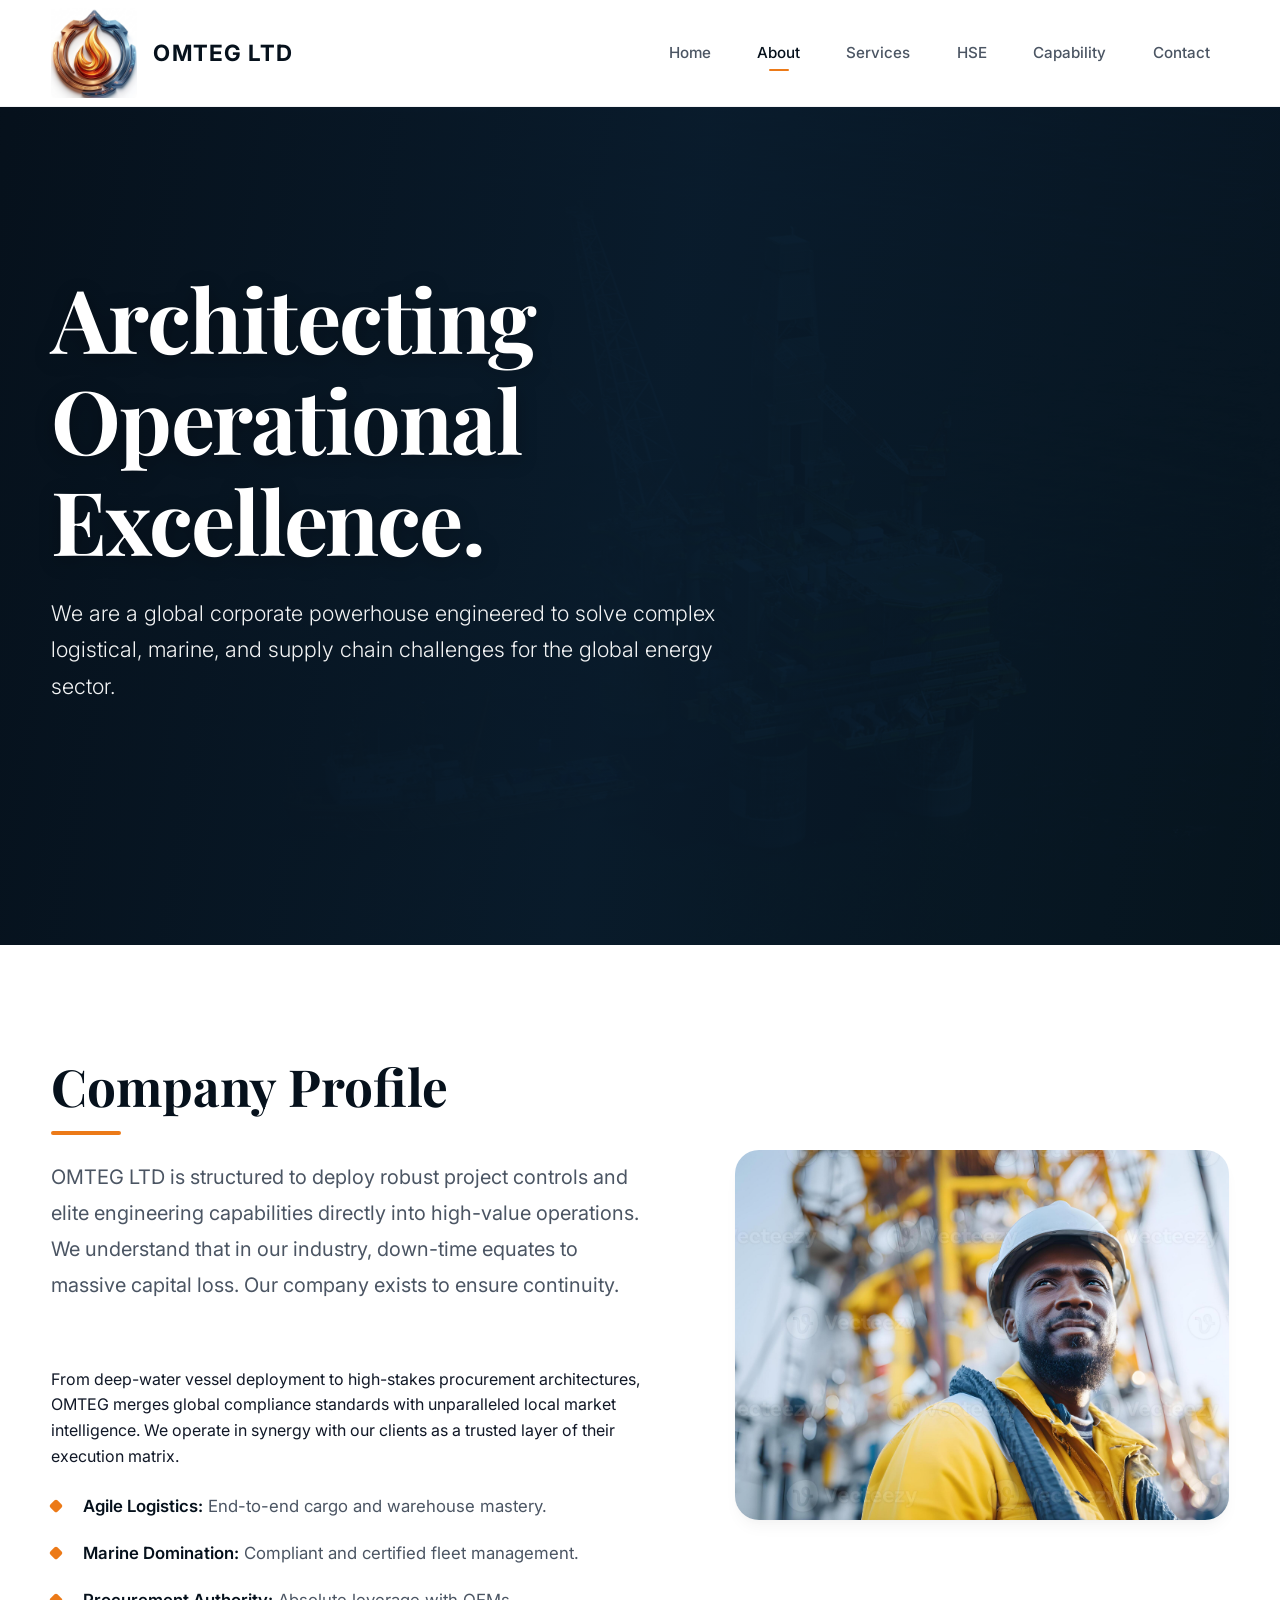
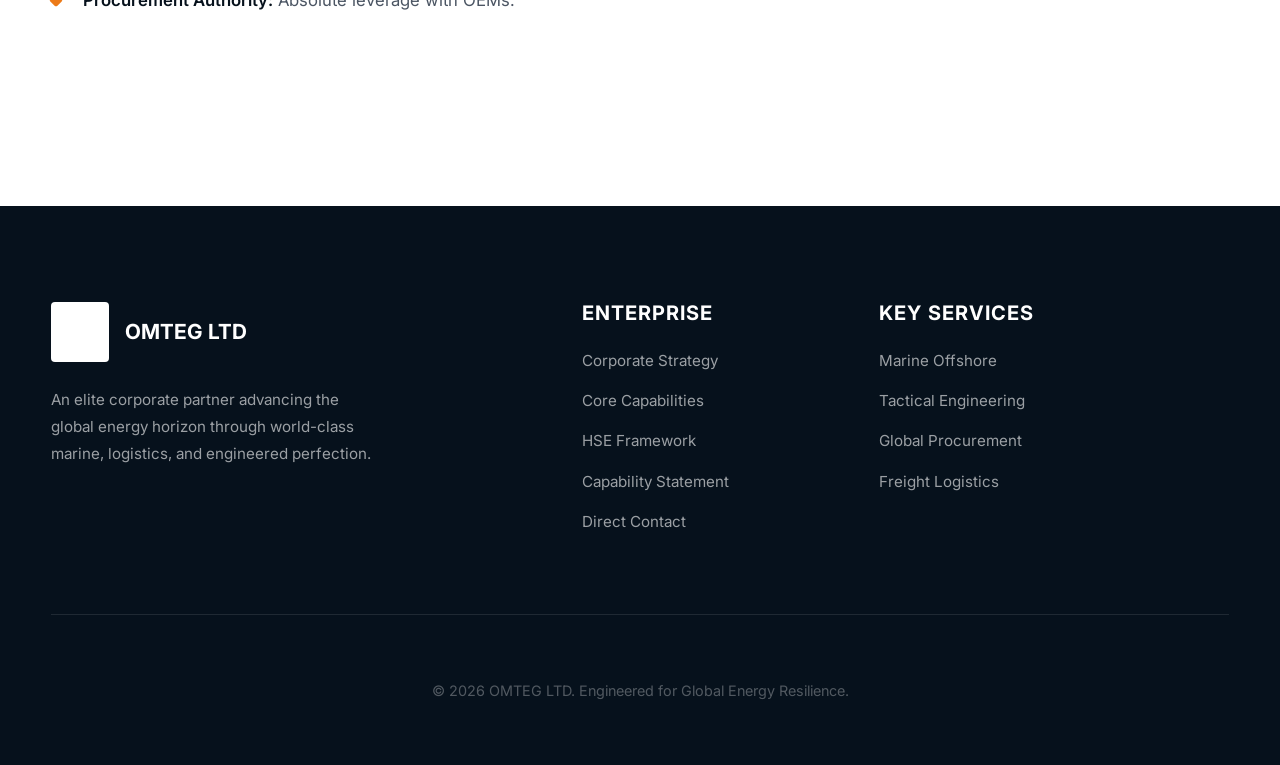
==== commit 5b78a25d: "Update logo to updated_logo_omteg_3.png" ====
--- a/about/index.html
+++ b/about/index.html
@@ -6,16 +6,16 @@
   <title>About OMTEG LTD | Strategic Corporate Logistics & Engineering</title>
   <meta name="description" content="Discover OMTEG LTD, A premier corporate partner for high-stakes execution in marine support, procurement, logistics, and technical engineering.">
   <link rel="canonical" href="https://www.omteg.com/about/">
-  <link rel="icon" type="image/png" sizes="32x32" href="/logo/omteg_logo.png">
-  <link rel="icon" type="image/png" sizes="192x192" href="/logo/omteg_logo.png">
-  <link rel="apple-touch-icon" sizes="180x180" href="/logo/omteg_logo.png">
+  <link rel="icon" type="image/png" sizes="32x32" href="/logo/updated_logo_omteg_3.png">
+  <link rel="icon" type="image/png" sizes="192x192" href="/logo/updated_logo_omteg_3.png">
+  <link rel="apple-touch-icon" sizes="180x180" href="/logo/updated_logo_omteg_3.png">
   <link rel="stylesheet" href="/assets/css/style.css">
 </head>
 <body>
   <header class="site-header">
     <div class="container nav-wrap">
       <a class="brand" href="/">
-        <img src="/logo/omteg_logo.png" alt="OMTEG logo">
+        <img src="/logo/updated_logo_omteg_3.png" alt="OMTEG logo">
         <span>OMTEG LTD</span>
       </a>
       <button class="nav-toggle" aria-label="Toggle menu">Menu ?</button>
@@ -57,7 +57,7 @@
     <div class="container footer-grid reveal">
       <div>
         <a class="footer-brand" href="/">
-          <img src="/logo/omteg_logo.png" alt="OMTEG logo">
+          <img src="/logo/updated_logo_omteg_3.png" alt="OMTEG logo">
           OMTEG LTD
         </a>
         <p style="max-width: 320px; line-height: 1.8;">An elite corporate partner advancing the global energy horizon through world-class marine, logistics, and engineered perfection.</p>
@@ -95,3 +95,4 @@
 
 
 
+
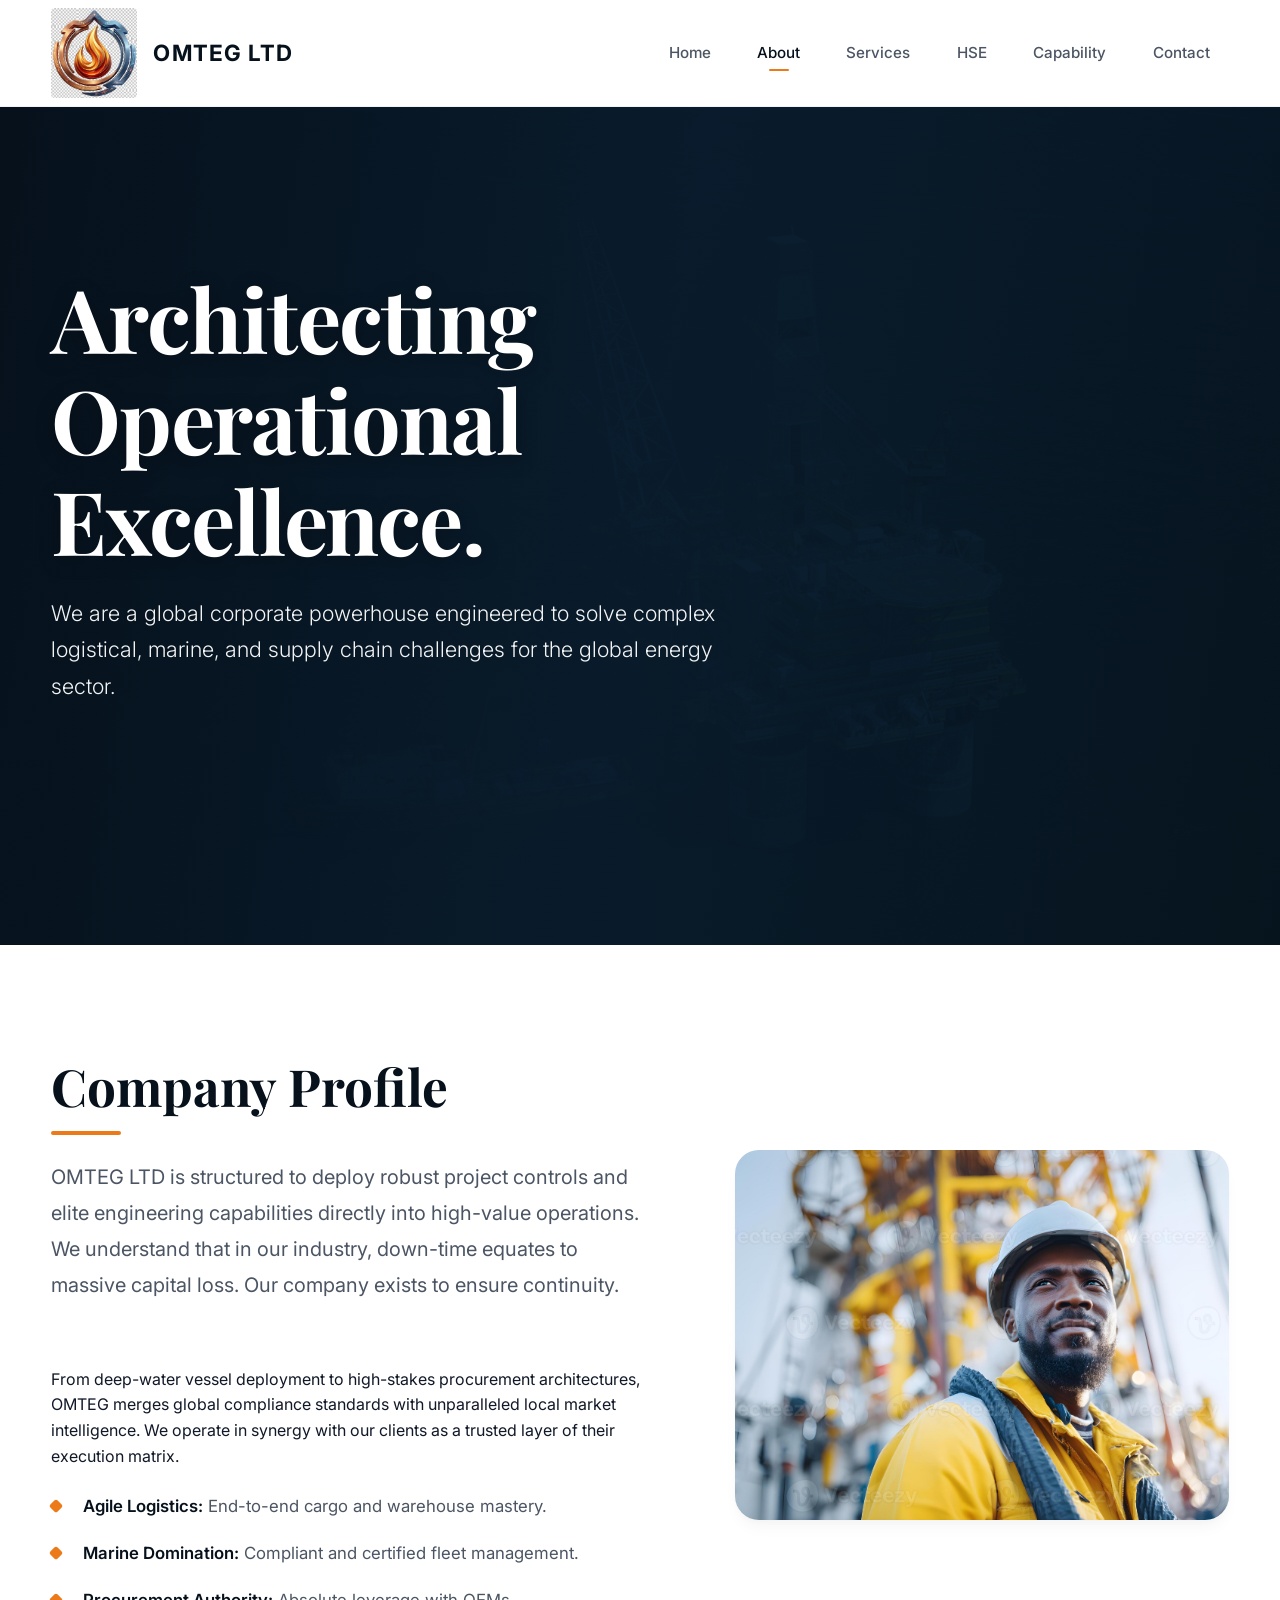
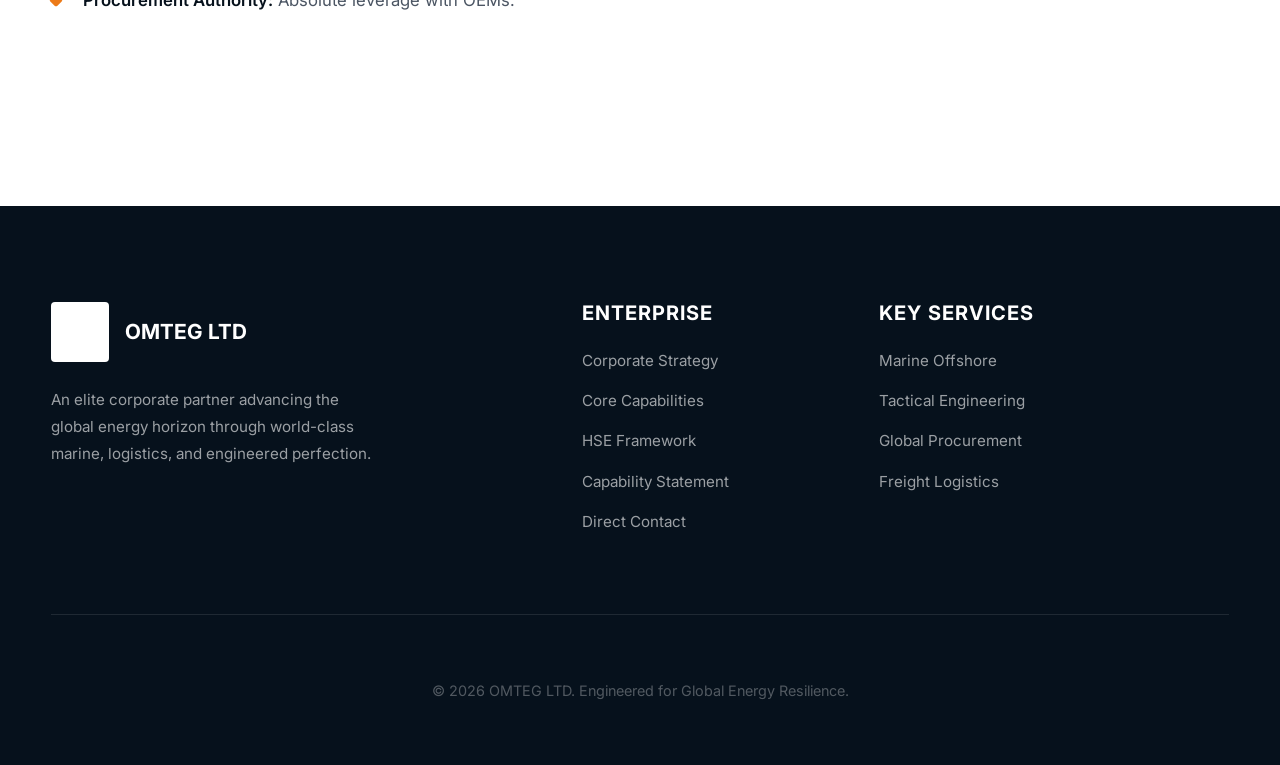
==== commit acd21d60: "Update logo to omteg-no-background2.png" ====
--- a/about/index.html
+++ b/about/index.html
@@ -6,16 +6,16 @@
   <title>About OMTEG LTD | Strategic Corporate Logistics & Engineering</title>
   <meta name="description" content="Discover OMTEG LTD, A premier corporate partner for high-stakes execution in marine support, procurement, logistics, and technical engineering.">
   <link rel="canonical" href="https://www.omteg.com/about/">
-  <link rel="icon" type="image/png" sizes="32x32" href="/logo/updated_logo_omteg_3.png">
-  <link rel="icon" type="image/png" sizes="192x192" href="/logo/updated_logo_omteg_3.png">
-  <link rel="apple-touch-icon" sizes="180x180" href="/logo/updated_logo_omteg_3.png">
+  <link rel="icon" type="image/png" sizes="32x32" href="/logo/omteg-no-background2.png">
+  <link rel="icon" type="image/png" sizes="192x192" href="/logo/omteg-no-background2.png">
+  <link rel="apple-touch-icon" sizes="180x180" href="/logo/omteg-no-background2.png">
   <link rel="stylesheet" href="/assets/css/style.css">
 </head>
 <body>
   <header class="site-header">
     <div class="container nav-wrap">
       <a class="brand" href="/">
-        <img src="/logo/updated_logo_omteg_3.png" alt="OMTEG logo">
+        <img src="/logo/omteg-no-background2.png" alt="OMTEG logo">
         <span>OMTEG LTD</span>
       </a>
       <button class="nav-toggle" aria-label="Toggle menu">Menu ?</button>
@@ -57,7 +57,7 @@
     <div class="container footer-grid reveal">
       <div>
         <a class="footer-brand" href="/">
-          <img src="/logo/updated_logo_omteg_3.png" alt="OMTEG logo">
+          <img src="/logo/omteg-no-background2.png" alt="OMTEG logo">
           OMTEG LTD
         </a>
         <p style="max-width: 320px; line-height: 1.8;">An elite corporate partner advancing the global energy horizon through world-class marine, logistics, and engineered perfection.</p>
@@ -96,3 +96,4 @@
 
 
 
+
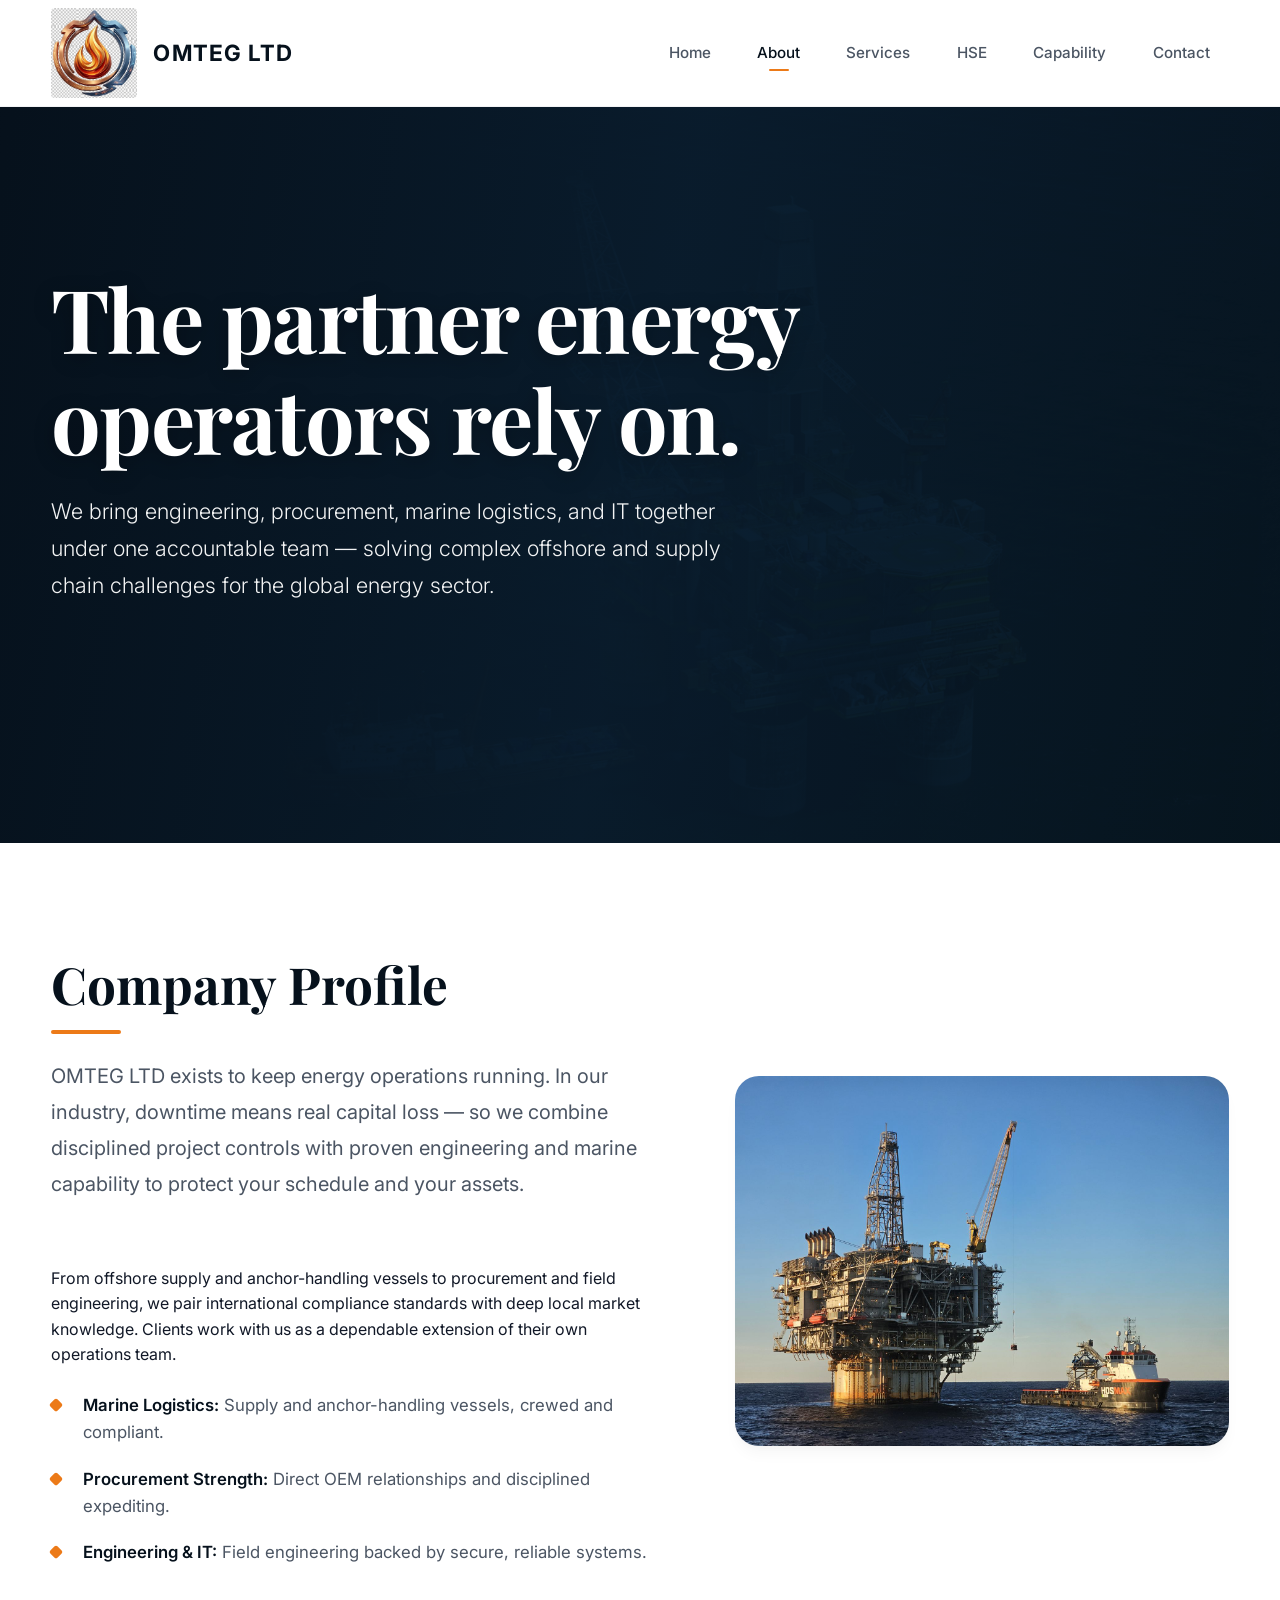
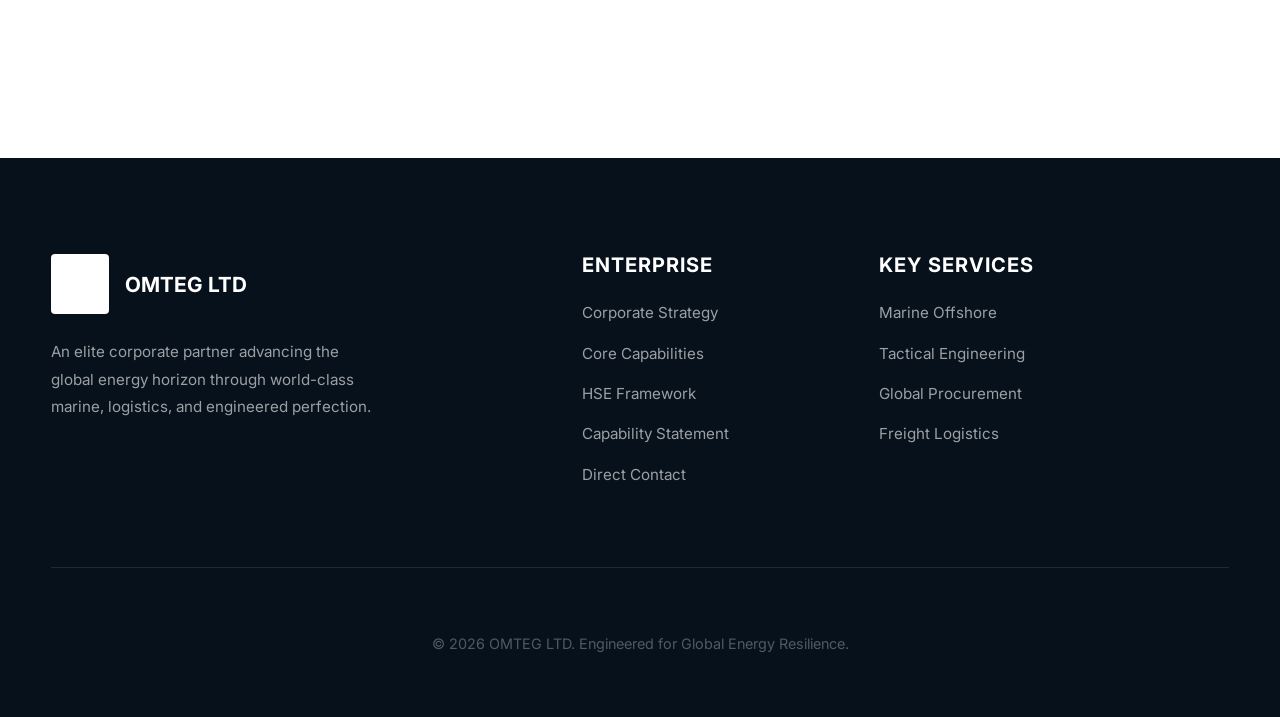
==== commit 53657844: "Improve site copy, fix broken pages, replace watermarked/mismatched images, add contact attachment -" ====
--- a/about/index.html
+++ b/about/index.html
@@ -32,8 +32,8 @@
 
   <section class="hero" style="--hero-image: url('/assets/img/offshore-ops.jpg');">
     <div class="container">
-      <h1>Architecting Operational Excellence.</h1>
-      <p>We are a global corporate powerhouse engineered to solve complex logistical, marine, and supply chain challenges for the global energy sector.</p>
+      <h1>The partner energy operators rely on.</h1>
+      <p>We bring engineering, procurement, marine logistics, and IT together under one accountable team — solving complex offshore and supply chain challenges for the global energy sector.</p>
     </div>
   </section>
 
@@ -41,15 +41,15 @@
     <div class="container split">
       <div>
         <h2>Company Profile</h2>
-        <p class="lead">OMTEG LTD is structured to deploy robust project controls and elite engineering capabilities directly into high-value operations. We understand that in our industry, down-time equates to massive capital loss. Our company exists to ensure continuity.</p>
-        <p>From deep-water vessel deployment to high-stakes procurement architectures, OMTEG merges global compliance standards with unparalleled local market intelligence. We operate in synergy with our clients as a trusted layer of their execution matrix.</p>
+        <p class="lead">OMTEG LTD exists to keep energy operations running. In our industry, downtime means real capital loss — so we combine disciplined project controls with proven engineering and marine capability to protect your schedule and your assets.</p>
+        <p>From offshore supply and anchor-handling vessels to procurement and field engineering, we pair international compliance standards with deep local market knowledge. Clients work with us as a dependable extension of their own operations team.</p>
         <ul class="list" style="margin-top: 1.5rem">
-          <li><strong>Agile Logistics:</strong> End-to-end cargo and warehouse mastery.</li>
-          <li><strong>Marine Domination:</strong> Compliant and certified fleet management.</li>
-          <li><strong>Procurement Authority:</strong> Absolute leverage with OEMs.</li>
+          <li><strong>Marine Logistics:</strong> Supply and anchor-handling vessels, crewed and compliant.</li>
+          <li><strong>Procurement Strength:</strong> Direct OEM relationships and disciplined expediting.</li>
+          <li><strong>Engineering &amp; IT:</strong> Field engineering backed by secure, reliable systems.</li>
         </ul>
       </div>
-      <img src="/assets/img/drilling-safety.jpg" alt="Corporate Strategy Meeting">
+      <img src="/assets/img/crew-transfer.jpg" alt="OMTEG crew transfer during offshore operations">
     </div>
   </section>
 
--- a/assets/css/style.css
+++ b/assets/css/style.css
@@ -533,6 +533,26 @@
   margin-bottom: 1.5rem;
 }
 
+.form-status {
+  margin-bottom: 1.2rem;
+  border-radius: var(--radius-sm);
+  padding: 0.85rem 1rem;
+  font-size: 0.95rem;
+  line-height: 1.45;
+}
+
+.form-status.success {
+  background: #ECFDF3;
+  border: 1px solid #A7F3D0;
+  color: #065F46;
+}
+
+.form-status.error {
+  background: #FEF2F2;
+  border: 1px solid #FECACA;
+  color: #991B1B;
+}
+
 .form-group label {
   display: block;
   font-weight: 600;
@@ -553,6 +573,64 @@
   color: var(--ink);
 }
 
+select.form-control {
+  appearance: none;
+  background-image: linear-gradient(45deg, transparent 50%, var(--ink-soft) 50%), linear-gradient(135deg, var(--ink-soft) 50%, transparent 50%);
+  background-position: calc(100% - 20px) calc(50% - 3px), calc(100% - 14px) calc(50% - 3px);
+  background-size: 6px 6px, 6px 6px;
+  background-repeat: no-repeat;
+  padding-right: 3rem;
+}
+
+.form-note {
+  margin: 0 0 1rem;
+  font-size: 0.92rem;
+  color: var(--ink-soft);
+}
+
+.file-upload {
+  display: flex;
+  align-items: center;
+  flex-wrap: wrap;
+  gap: 0.75rem;
+}
+
+.file-upload-btn {
+  display: inline-flex;
+  align-items: center;
+  justify-content: center;
+  background: var(--surface-alt);
+  color: var(--brand-deep);
+  border: 1px solid var(--line);
+  border-radius: var(--radius-sm);
+  font-weight: 600;
+  padding: 0.65rem 1rem;
+  cursor: pointer;
+  transition: all 0.25s ease;
+}
+
+.file-upload-btn:hover {
+  border-color: var(--brand-orange);
+  background: #FFF7ED;
+}
+
+.file-upload-name {
+  color: var(--ink-soft);
+  font-size: 0.92rem;
+}
+
+.form-file-help {
+  margin: 0.55rem 0 0;
+  color: var(--ink-lighter);
+  font-size: 0.84rem;
+}
+
+.form-note a {
+  color: var(--brand-blue);
+  text-decoration: underline;
+  text-underline-offset: 2px;
+}
+
 .form-control:focus {
   outline: none;
   border-color: var(--brand-orange);
@@ -563,6 +641,17 @@
 textarea.form-control {
   min-height: 150px;
   resize: vertical;
+}
+
+.visually-hidden {
+  position: absolute;
+  width: 1px;
+  height: 1px;
+  padding: 0;
+  margin: -1px;
+  overflow: hidden;
+  clip: rect(0, 0, 0, 0);
+  border: 0;
 }
 
 .contact-info {
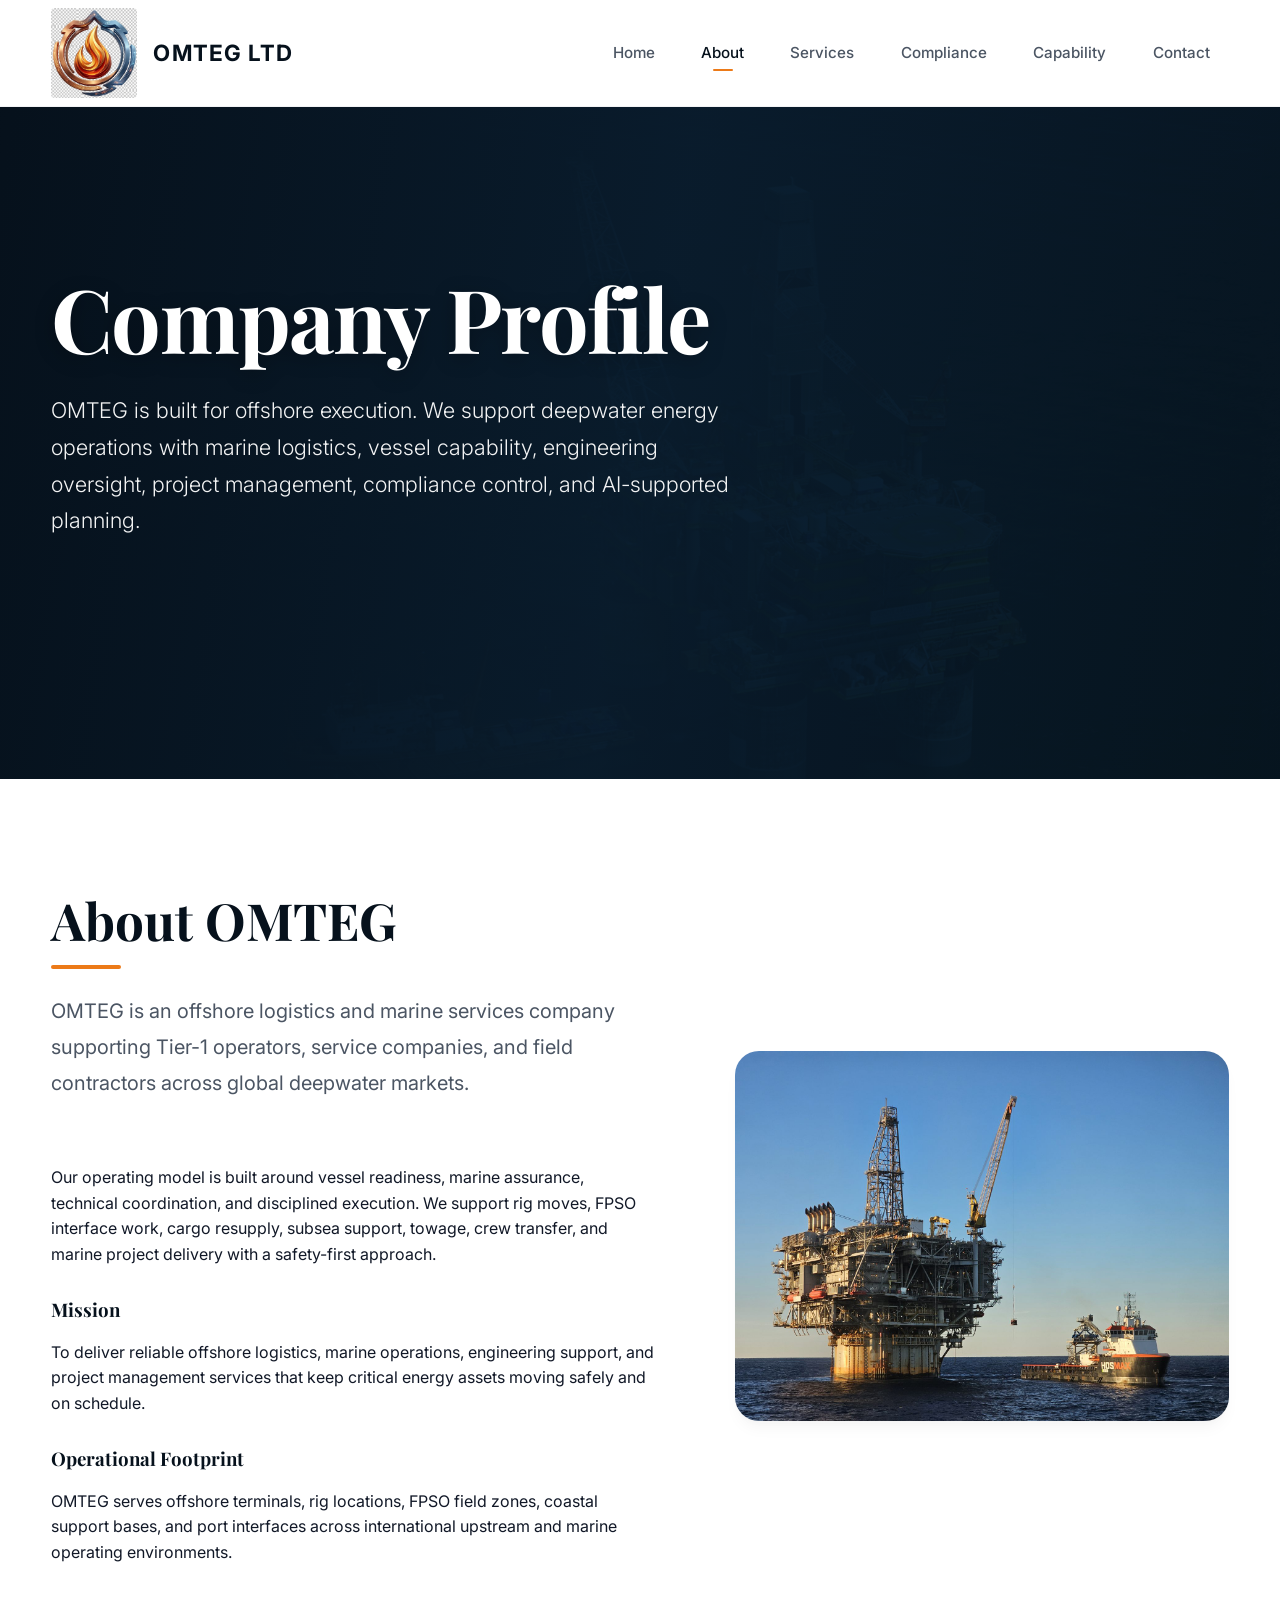
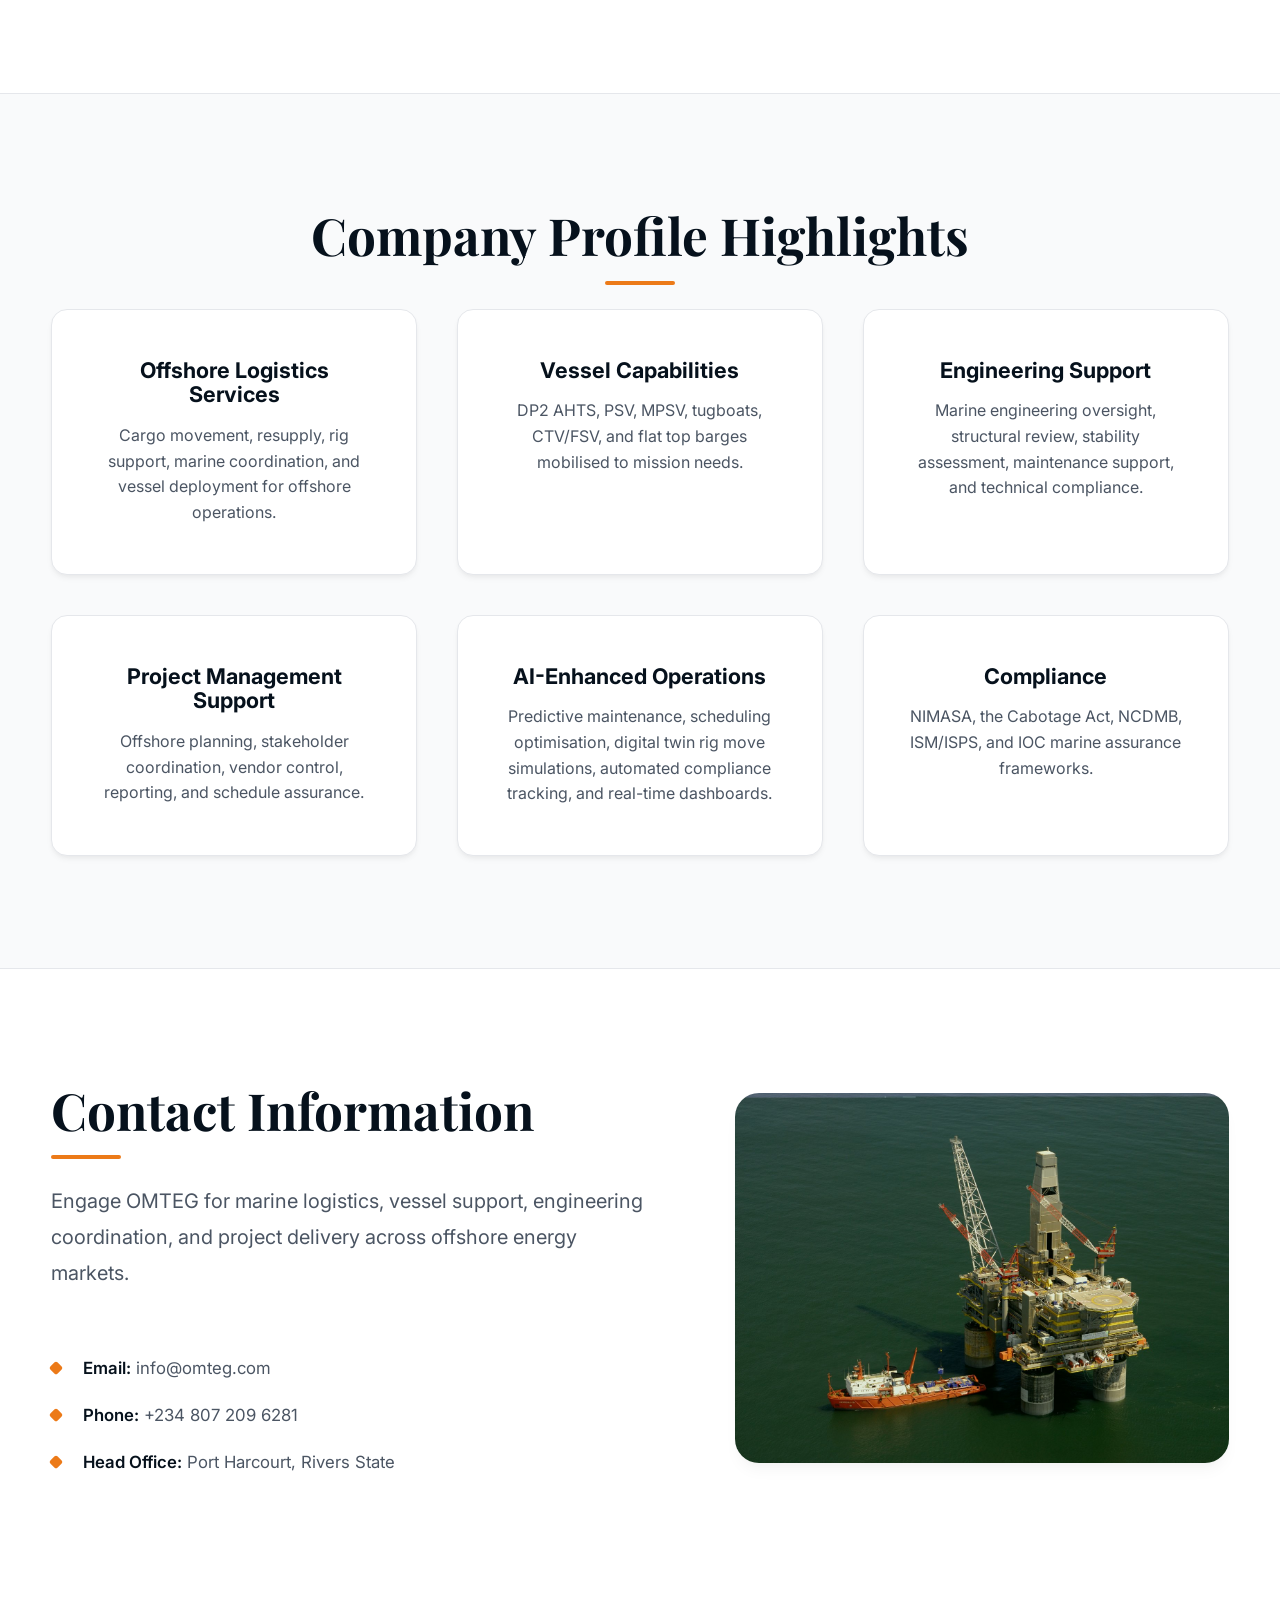
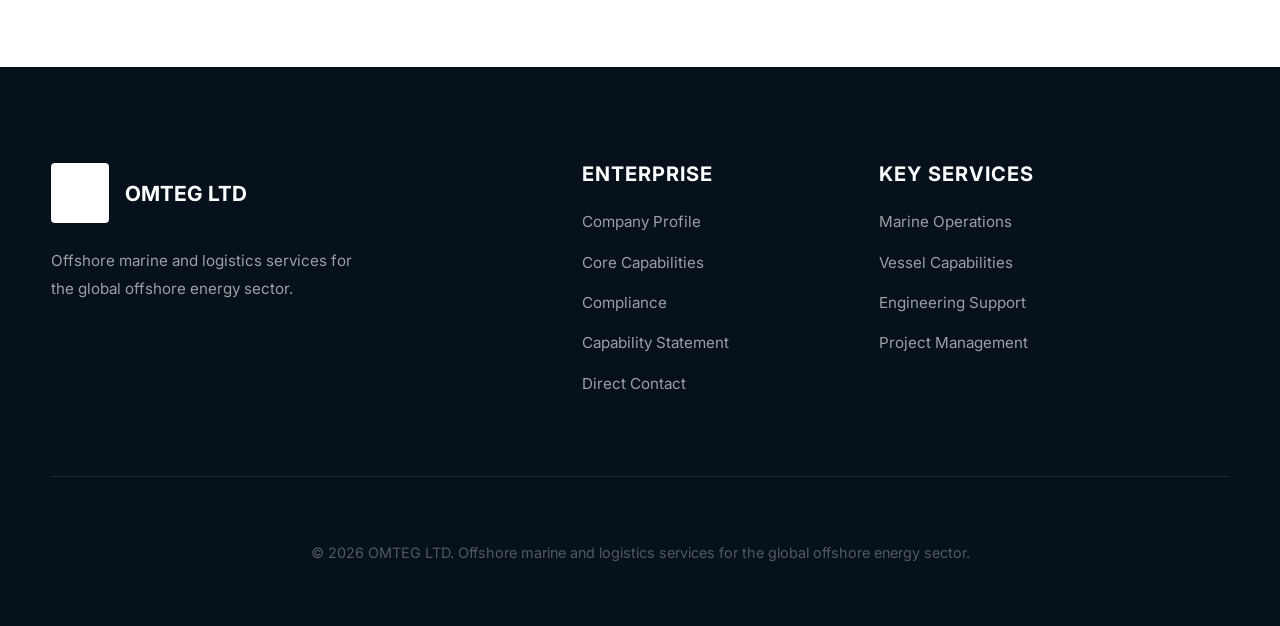
==== commit 652d3d0a: "Refine OMTEG site content and imagery" ====
--- a/about/index.html
+++ b/about/index.html
@@ -3,8 +3,8 @@
 <head>
   <meta charset="utf-8">
   <meta name="viewport" content="width=device-width, initial-scale=1">
-  <title>About OMTEG LTD | Strategic Corporate Logistics & Engineering</title>
-  <meta name="description" content="Discover OMTEG LTD, A premier corporate partner for high-stakes execution in marine support, procurement, logistics, and technical engineering.">
+  <title>Company Profile | OMTEG LTD</title>
+  <meta name="description" content="OMTEG LTD company profile for offshore marine operations, vessel support, engineering, project management, compliance, and AI-enabled logistics.">
   <link rel="canonical" href="https://www.omteg.com/about/">
   <link rel="icon" type="image/png" sizes="32x32" href="/logo/omteg-no-background2.png">
   <link rel="icon" type="image/png" sizes="192x192" href="/logo/omteg-no-background2.png">
@@ -18,38 +18,68 @@
         <img src="/logo/omteg-no-background2.png" alt="OMTEG logo">
         <span>OMTEG LTD</span>
       </a>
-      <button class="nav-toggle" aria-label="Toggle menu">Menu ?</button>
-      <nav class="nav-menu">
+      <button class="nav-toggle" aria-label="Toggle menu">Menu</button>
+      <nav class="nav-menu" aria-label="Main navigation">
         <a href="/">Home</a>
         <a href="/about/" class="active">About</a>
         <a href="/services/">Services</a>
-        <a href="/hse/">HSE</a>
+        <a href="/hse/">Compliance</a>
         <a href="/capability-statement/">Capability</a>
         <a href="/contact/">Contact</a>
       </nav>
     </div>
   </header>
 
-  <section class="hero" style="--hero-image: url('/assets/img/offshore-ops.jpg');">
+  <section class="hero hero-offshore-ops">
     <div class="container">
-      <h1>The partner energy operators rely on.</h1>
-      <p>We bring engineering, procurement, marine logistics, and IT together under one accountable team — solving complex offshore and supply chain challenges for the global energy sector.</p>
+      <h1>Company Profile</h1>
+      <p>OMTEG is built for offshore execution. We support deepwater energy operations with marine logistics, vessel capability, engineering oversight, project management, compliance control, and AI-supported planning.</p>
     </div>
   </section>
 
   <section class="section">
     <div class="container split">
       <div>
-        <h2>Company Profile</h2>
-        <p class="lead">OMTEG LTD exists to keep energy operations running. In our industry, downtime means real capital loss — so we combine disciplined project controls with proven engineering and marine capability to protect your schedule and your assets.</p>
-        <p>From offshore supply and anchor-handling vessels to procurement and field engineering, we pair international compliance standards with deep local market knowledge. Clients work with us as a dependable extension of their own operations team.</p>
-        <ul class="list" style="margin-top: 1.5rem">
-          <li><strong>Marine Logistics:</strong> Supply and anchor-handling vessels, crewed and compliant.</li>
-          <li><strong>Procurement Strength:</strong> Direct OEM relationships and disciplined expediting.</li>
-          <li><strong>Engineering &amp; IT:</strong> Field engineering backed by secure, reliable systems.</li>
+        <h2>About OMTEG</h2>
+        <p class="lead">OMTEG is an offshore logistics and marine services company supporting Tier-1 operators, service companies, and field contractors across global deepwater markets.</p>
+        <p>Our operating model is built around vessel readiness, marine assurance, technical coordination, and disciplined execution. We support rig moves, FPSO interface work, cargo resupply, subsea support, towage, crew transfer, and marine project delivery with a safety-first approach.</p>
+
+        <h3 class="mt-2rem">Mission</h3>
+        <p>To deliver reliable offshore logistics, marine operations, engineering support, and project management services that keep critical energy assets moving safely and on schedule.</p>
+
+        <h3 class="mt-2rem">Operational Footprint</h3>
+        <p>OMTEG serves offshore terminals, rig locations, FPSO field zones, coastal support bases, and port interfaces across international upstream and marine operating environments.</p>
+      </div>
+      <img src="/assets/img/crew-transfer.jpg" alt="OMTEG crew transfer during offshore operations">
+    </div>
+  </section>
+
+  <section class="section alt centered">
+    <div class="container reveal">
+      <h2>Company Profile Highlights</h2>
+      <div class="grid grid-3">
+        <div class="card"><h3>Offshore Logistics Services</h3><p>Cargo movement, resupply, rig support, marine coordination, and vessel deployment for offshore operations.</p></div>
+        <div class="card"><h3>Vessel Capabilities</h3><p>DP2 AHTS, PSV, MPSV, tugboats, CTV/FSV, and flat top barges mobilised to mission needs.</p></div>
+        <div class="card"><h3>Engineering Support</h3><p>Marine engineering oversight, structural review, stability assessment, maintenance support, and technical compliance.</p></div>
+        <div class="card"><h3>Project Management Support</h3><p>Offshore planning, stakeholder coordination, vendor control, reporting, and schedule assurance.</p></div>
+        <div class="card"><h3>AI-Enhanced Operations</h3><p>Predictive maintenance, scheduling optimisation, digital twin rig move simulations, automated compliance tracking, and real-time dashboards.</p></div>
+        <div class="card"><h3>Compliance</h3><p>NIMASA, the Cabotage Act, NCDMB, ISM/ISPS, and IOC marine assurance frameworks.</p></div>
+      </div>
+    </div>
+  </section>
+
+  <section class="section">
+    <div class="container split reveal">
+      <div>
+        <h2>Contact Information</h2>
+        <p class="lead">Engage OMTEG for marine logistics, vessel support, engineering coordination, and project delivery across offshore energy markets.</p>
+        <ul class="list mt-1-5rem">
+          <li><strong>Email:</strong> info@omteg.com</li>
+          <li><strong>Phone:</strong> +234 807 209 6281</li>
+          <li><strong>Head Office:</strong> Port Harcourt, Rivers State</li>
         </ul>
       </div>
-      <img src="/assets/img/crew-transfer.jpg" alt="OMTEG crew transfer during offshore operations">
+      <img src="/assets/img/offshore-ops.jpg" alt="Offshore marine operations supporting deepwater energy logistics">
     </div>
   </section>
 
@@ -60,14 +90,14 @@
           <img src="/logo/omteg-no-background2.png" alt="OMTEG logo">
           OMTEG LTD
         </a>
-        <p style="max-width: 320px; line-height: 1.8;">An elite corporate partner advancing the global energy horizon through world-class marine, logistics, and engineered perfection.</p>
+        <p class="footer-copy">Offshore marine and logistics services for the global offshore energy sector.</p>
       </div>
       <div>
         <h4>Enterprise</h4>
         <ul class="footer-links">
-          <li><a href="/about/">Corporate Strategy</a></li>
+          <li><a href="/about/">Company Profile</a></li>
           <li><a href="/services/">Core Capabilities</a></li>
-          <li><a href="/hse/">HSE Framework</a></li>
+          <li><a href="/hse/">Compliance</a></li>
           <li><a href="/capability-statement/">Capability Statement</a></li>
           <li><a href="/contact/">Direct Contact</a></li>
         </ul>
@@ -75,15 +105,15 @@
       <div>
         <h4>Key Services</h4>
         <ul class="footer-links">
-          <li><a href="/services/marine-logistics.html">Marine Offshore</a></li>
-          <li><a href="/services/engineering.html">Tactical Engineering</a></li>
-          <li><a href="/services/procurement.html">Global Procurement</a></li>
-          <li><a href="/services/logistics.html">Freight Logistics</a></li>
+          <li><a href="/services/marine-logistics.html">Marine Operations</a></li>
+          <li><a href="/services/vessel-capabilities.html">Vessel Capabilities</a></li>
+          <li><a href="/services/engineering.html">Engineering Support</a></li>
+          <li><a href="/services/project-management.html">Project Management</a></li>
         </ul>
       </div>
     </div>
     <div class="container footer-bottom">
-      <p style="opacity: 0.5;">&copy; 2026 OMTEG LTD. Engineered for Global Energy Resilience.</p>
+      <p class="footer-muted">&copy; 2026 OMTEG LTD. Offshore marine and logistics services for the global offshore energy sector.</p>
     </div>
   </footer>
 
--- a/assets/css/style.css
+++ b/assets/css/style.css
@@ -55,8 +55,8 @@
   top: 0;
   z-index: 999;
   background: rgba(255, 255, 255, 0.85);
+  -webkit-backdrop-filter: blur(20px) saturate(180%);
   backdrop-filter: blur(20px) saturate(180%);
-  -webkit-backdrop-filter: blur(20px) saturate(180%);
   border-bottom: 1px solid rgba(229, 231, 235, 0.5);
   padding: 0.5rem 0;
   transition: all 0.3s ease;
@@ -164,6 +164,114 @@
   background-position: center 35%;
 }
 
+.hero-offshore-ops { --hero-image: url('/assets/img/offshore-ops.jpg'); }
+.hero-offshore-dusk { --hero-image: url('/assets/img/offshore-dusk.jpg'); }
+.hero-crew-transfer { --hero-image: url('/assets/img/crew-transfer.jpg'); }
+.hero-osv-vessel { --hero-image: url('/assets/img/osv-vessel.jpg'); }
+
+.actions-center {
+  justify-content: center;
+  margin-top: 1.5rem;
+}
+
+.section-heading-spaced {
+  margin-bottom: 3rem !important;
+}
+
+.mt-2rem {
+  margin-top: 2rem !important;
+}
+
+.mt-1-5rem {
+  margin-top: 1.5rem !important;
+}
+
+.center-max-900 {
+  max-width: 900px;
+  margin-left: auto;
+  margin-right: auto;
+  text-align: center;
+}
+
+.footer-copy {
+  max-width: 320px;
+  line-height: 1.8;
+}
+
+.footer-muted {
+  opacity: 0.5;
+}
+
+.align-stretch {
+  align-items: stretch;
+}
+
+.contact-form-panel {
+  display: flex;
+  flex-direction: column;
+}
+
+.contact-panel {
+  display: flex;
+  flex-direction: column;
+  gap: 1.75rem;
+}
+
+.panel-heading {
+  border: none;
+  padding: 0;
+  margin-bottom: 1rem;
+  color: white;
+}
+
+.panel-copy {
+  line-height: 1.8;
+  color: rgba(255, 255, 255, 0.85);
+  margin: 0;
+}
+
+.contact-lede {
+  margin-bottom: 2rem;
+  color: var(--ink-soft);
+}
+
+.contact-methods {
+  display: flex;
+  flex-direction: column;
+  gap: 0.75rem;
+}
+
+.contact-method {
+  margin: 0;
+}
+
+.contact-link {
+  color: white;
+  text-decoration: none;
+  font-weight: 500;
+}
+
+.icon-inline {
+  font-size: 1.15rem;
+  margin-right: 0.6rem;
+}
+
+.btn-block {
+  width: 100%;
+}
+
+.hidden-honey {
+  display: none !important;
+}
+
+.map-frame {
+  border: 0;
+  border-radius: var(--radius-sm);
+  flex: 1 1 auto;
+  min-height: 280px;
+  filter: grayscale(80%) sepia(30%) hue-rotate(180deg) brightness(80%) contrast(120%);
+}
+
 .hero::after {
   content: '';
   position: absolute;
@@ -181,6 +289,17 @@
   margin-bottom: 1.5rem;
   letter-spacing: -0.02em;
   text-shadow: 0 4px 20px rgba(0,0,0,0.3);
+}
+
+.hero-home {
+  padding-top: 8.5rem;
+  padding-bottom: 9rem;
+}
+
+.hero-home h1 {
+  font-size: clamp(2.3rem, 4.6vw, 4rem);
+  line-height: 1.06;
+  max-width: 760px;
 }
 
 .hero p {
@@ -227,8 +346,8 @@
   background: rgba(255,255,255,0.05);
   color: white;
   border-color: rgba(255,255,255,0.2);
+  -webkit-backdrop-filter: blur(10px);
   backdrop-filter: blur(10px);
-  -webkit-backdrop-filter: blur(10px);
 }
 
 .btn-secondary:hover {
@@ -669,9 +788,6 @@
 
 .contact-info p {
   color: rgba(255, 255, 255, 0.85);
-  display: flex;
-  align-items: center;
-  gap: 1rem;
   margin-bottom: 1.2rem;
   font-size: 1.05rem;
 }
